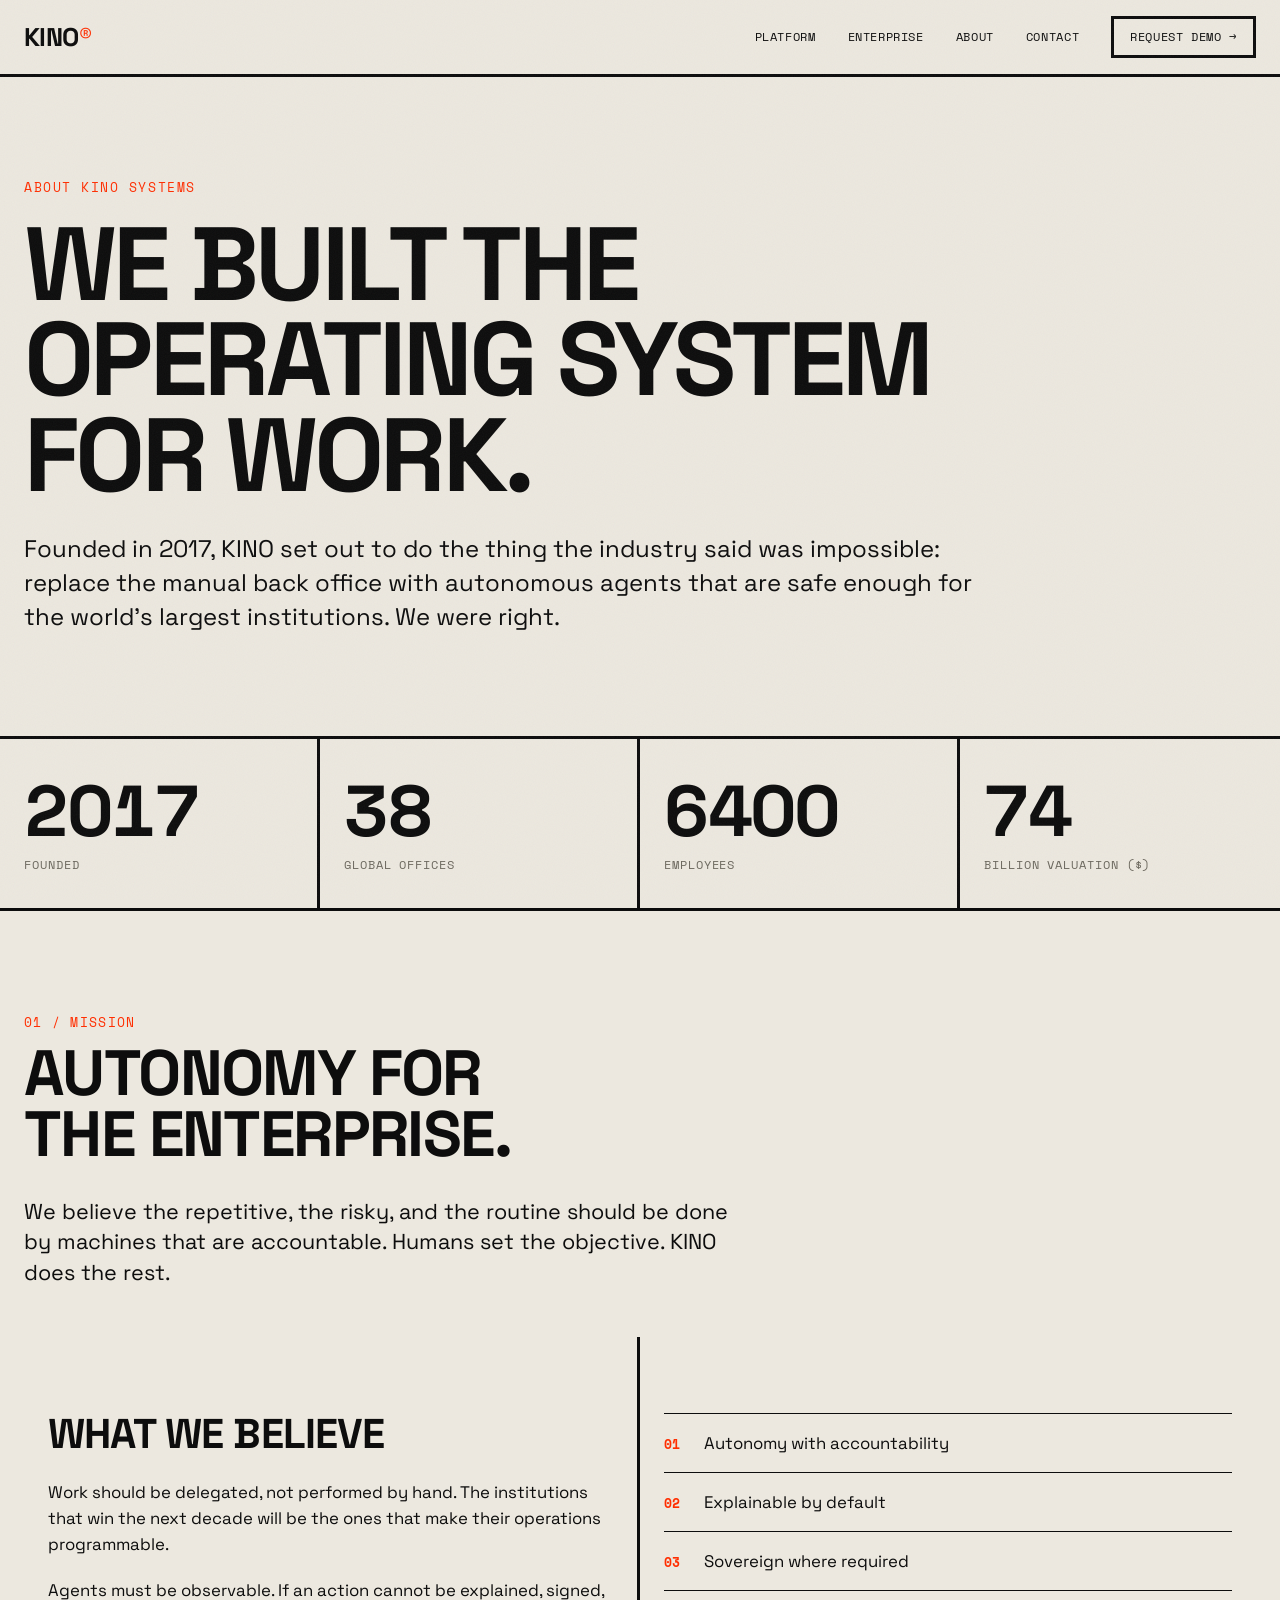
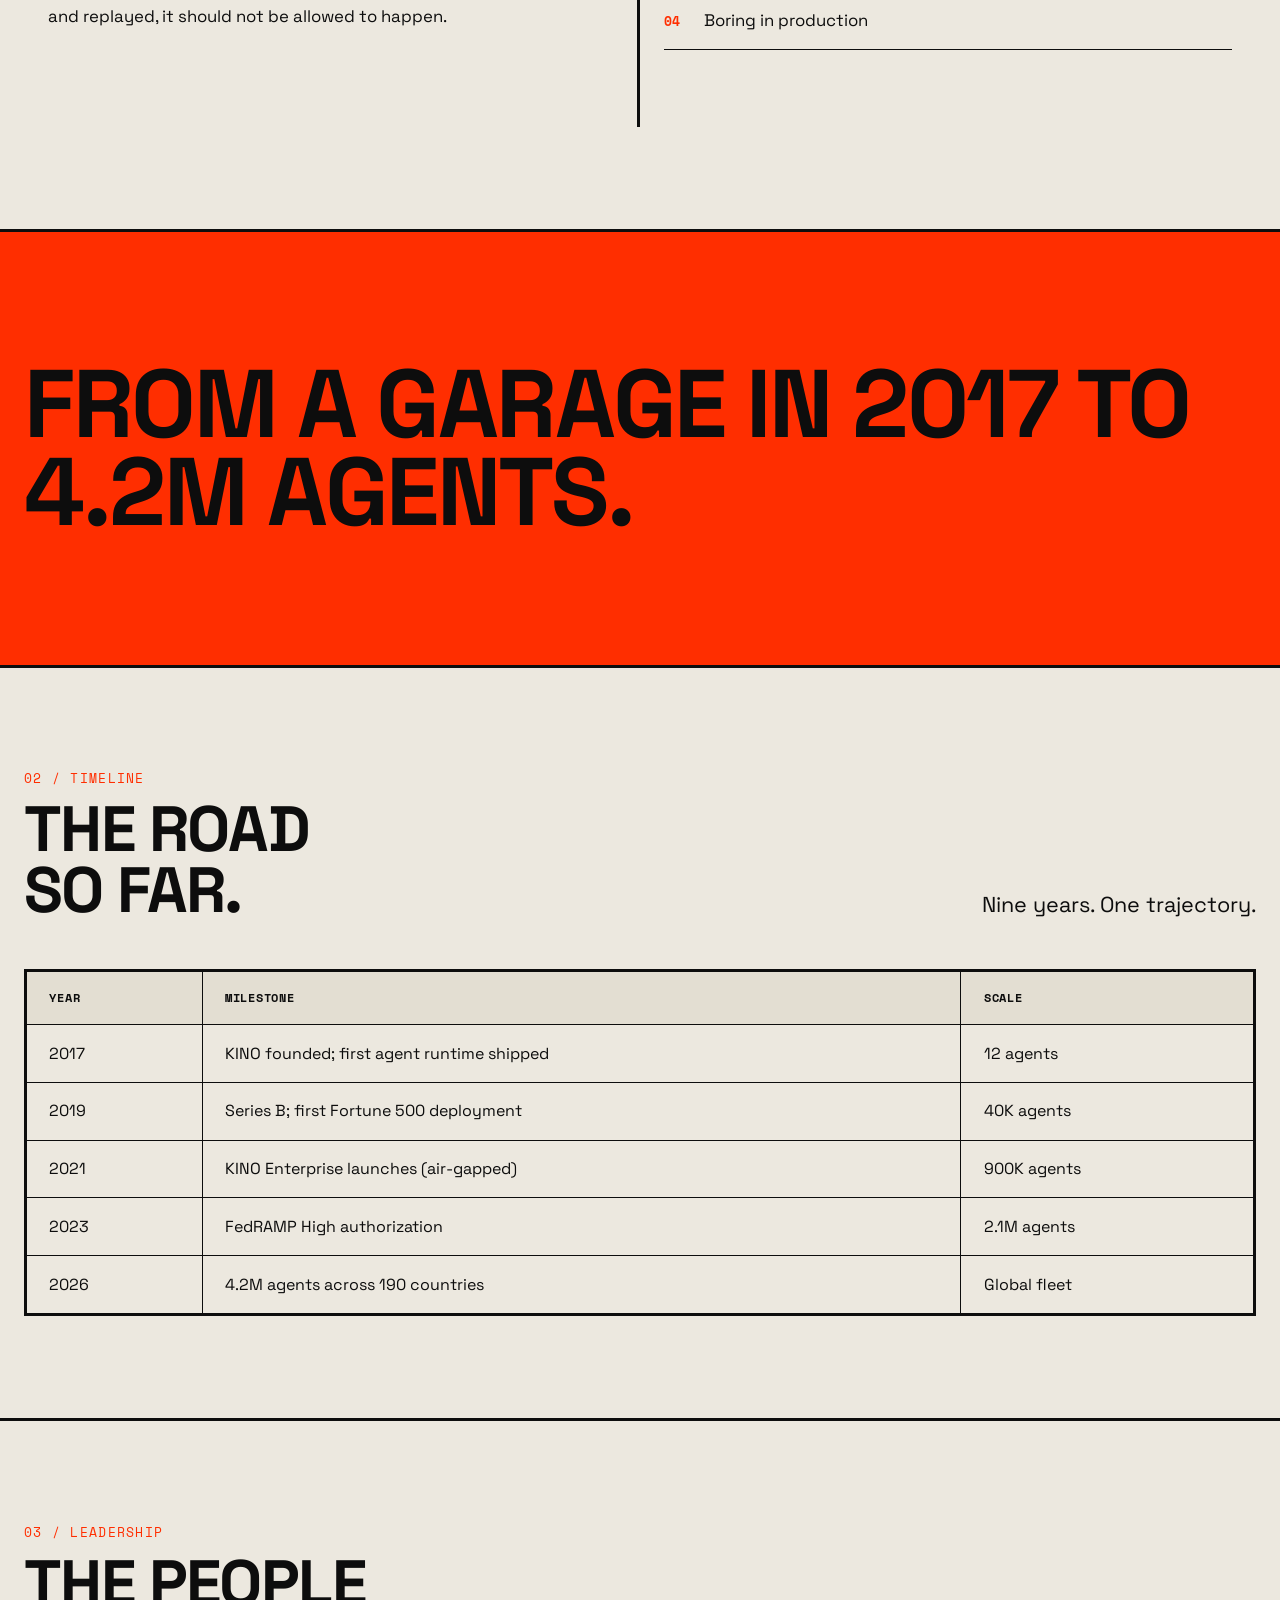
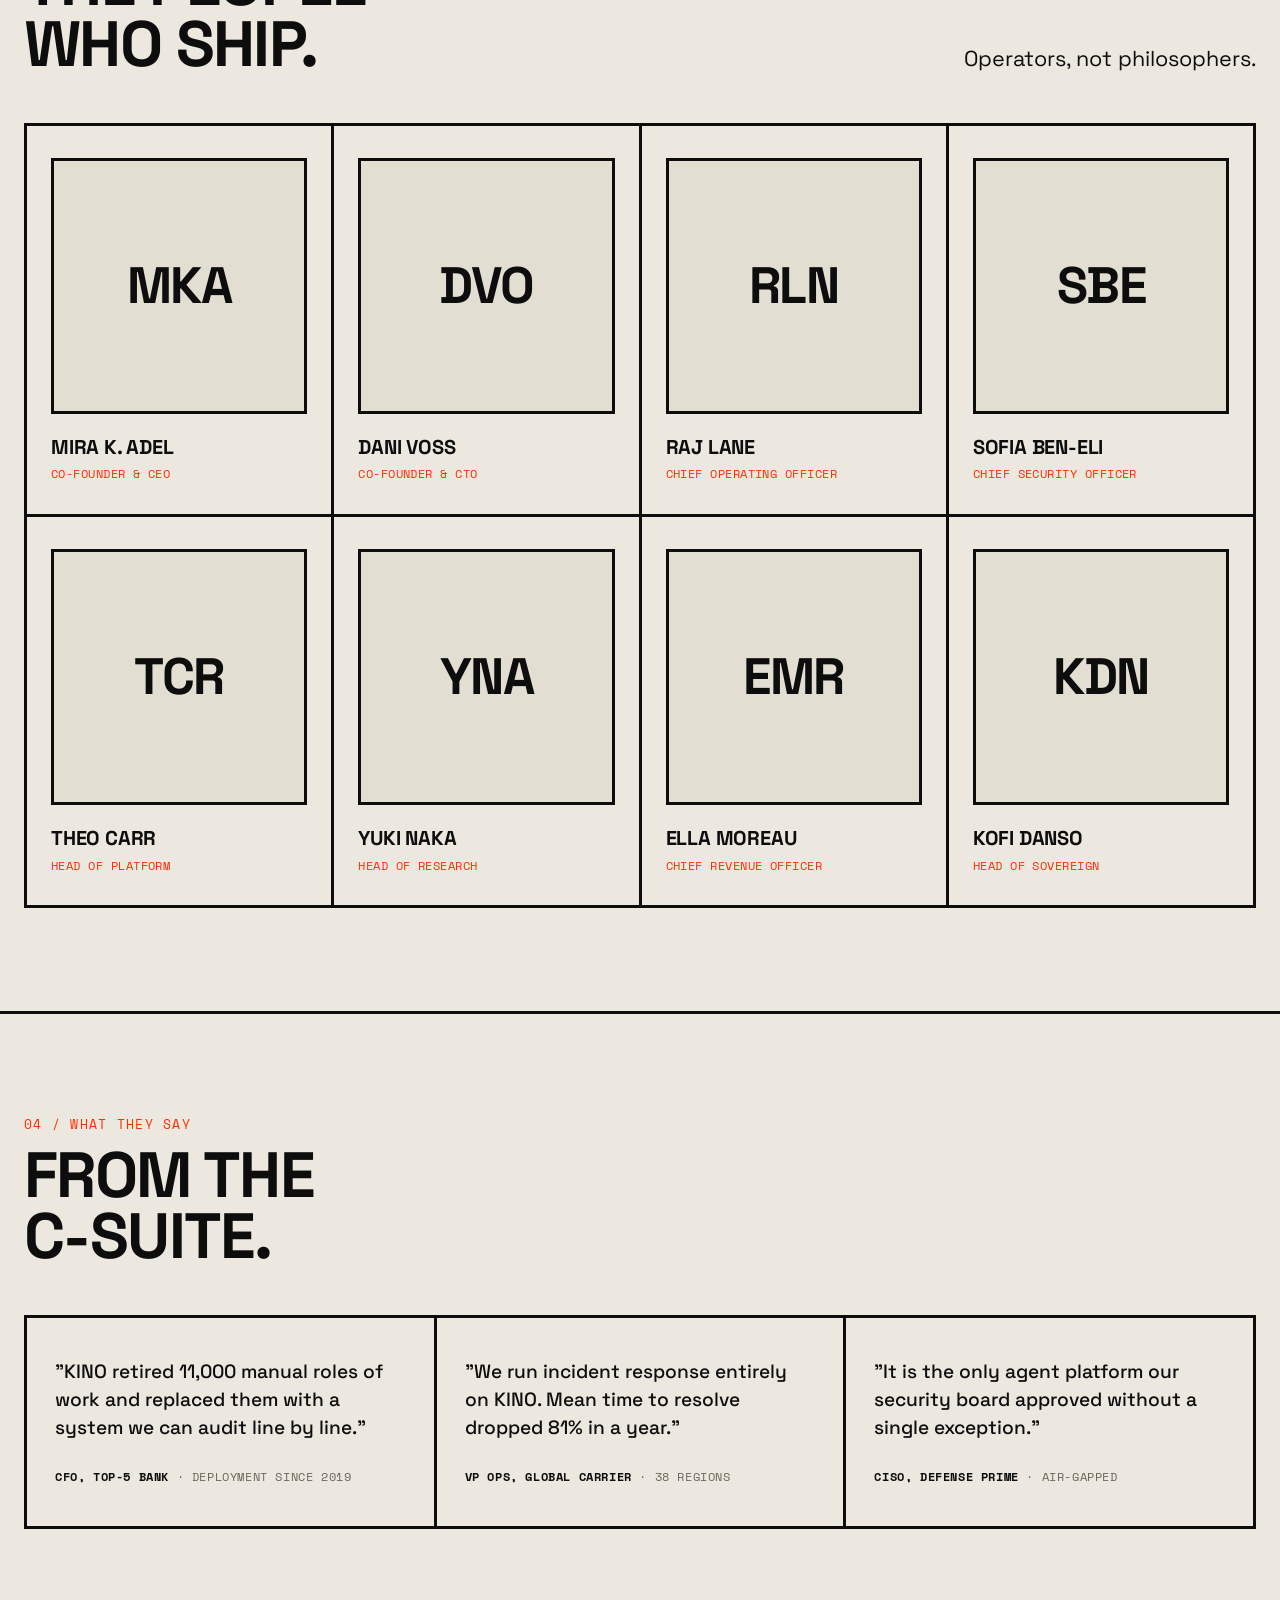
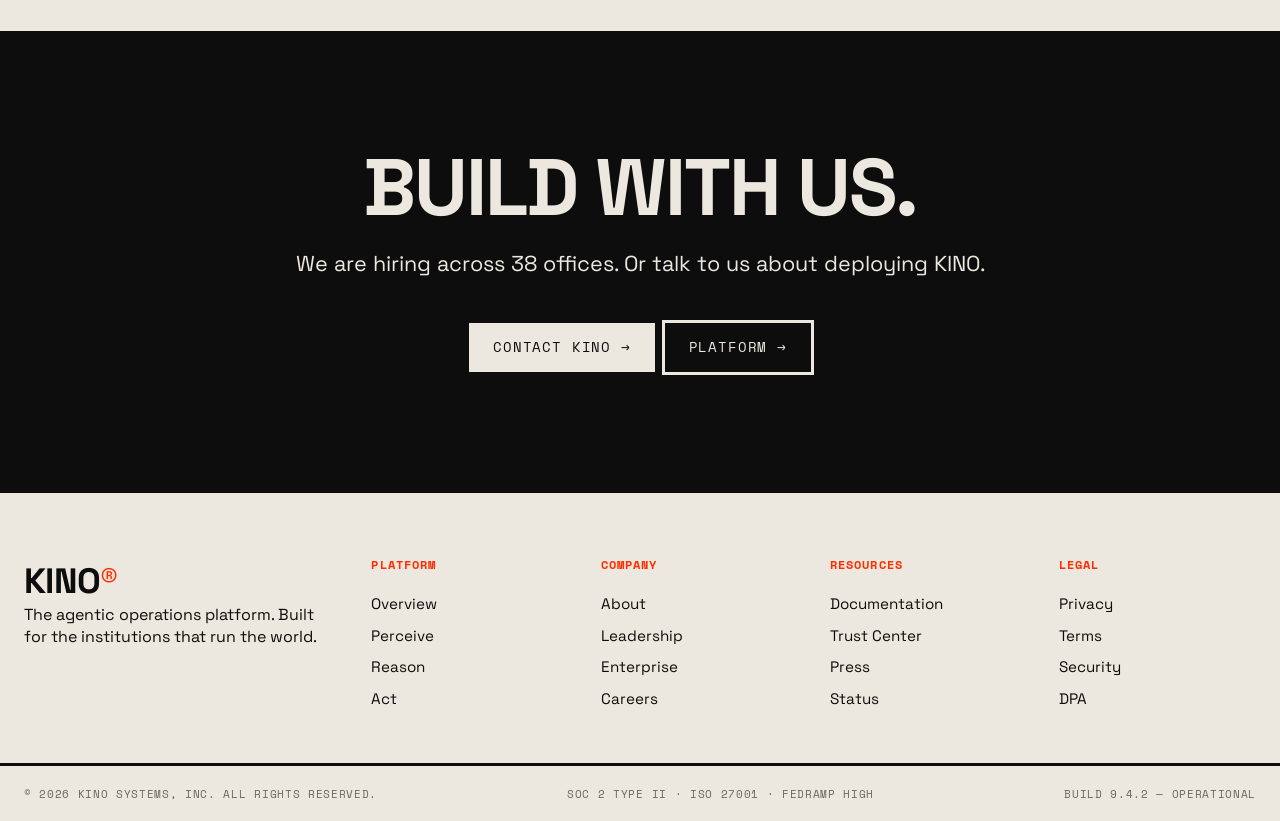
==== about.html @ b5359066 "Add About page" ====
<!DOCTYPE html>
<html lang="en">
<head>
  <meta charset="UTF-8" />
  <meta name="viewport" content="width=device-width, initial-scale=1.0" />
  <title>About KINO — The Company</title>
  <meta name="description" content="KINO Systems, Inc. — the company behind the agentic operations platform. Mission, history, leadership, and the numbers." />
  <link rel="preconnect" href="https://fonts.googleapis.com" />
  <link rel="preconnect" href="https://fonts.gstatic.com" crossorigin />
  <link href="https://fonts.googleapis.com/css2?family=Space+Grotesk:wght@400;500;700&family=Space+Mono:wght@400;700&display=swap" rel="stylesheet" />
  <link rel="stylesheet" href="styles.css" />
</head>
<body>
  <div class="grain" aria-hidden="true"></div>

  <header class="nav">
    <a href="index.html" class="nav__logo">KINO<span>®</span></a>
    <nav class="nav__links" id="navlinks">
      <a href="platform.html">PLATFORM</a>
      <a href="enterprise.html">ENTERPRISE</a>
      <a href="about.html">ABOUT</a>
      <a href="contact.html">CONTACT</a>
      <a href="contact.html" class="nav__cta">REQUEST DEMO →</a>
    </nav>
    <button class="nav__toggle" id="navtoggle" aria-label="Menu">MENU</button>
  </header>

  <main>
    <section class="page-hero">
      <div class="wrap">
        <div class="page-hero__eyebrow">ABOUT KINO SYSTEMS</div>
        <h1 class="page-hero__title">WE BUILT THE<br />OPERATING SYSTEM<br />FOR WORK.</h1>
        <p class="page-hero__lead">
          Founded in 2017, KINO set out to do the thing the industry said was
          impossible: replace the manual back office with autonomous agents that
          are safe enough for the world's largest institutions. We were right.
        </p>
      </div>
    </section>

    <section class="stats">
      <div class="stat"><div class="stat__num" data-count="2017">0</div><div class="stat__label">FOUNDED</div></div>
      <div class="stat"><div class="stat__num" data-count="38">0</div><div class="stat__label">GLOBAL OFFICES</div></div>
      <div class="stat"><div class="stat__num" data-count="6400">0</div><div class="stat__label">EMPLOYEES</div></div>
      <div class="stat"><div class="stat__num" data-count="74">0</div><div class="stat__label">BILLION VALUATION ($)</div></div>
    </section>

    <section class="section">
      <div class="wrap">
        <div class="section__head">
          <div>
            <div class="section__kicker">01 / MISSION</div>
            <h2 class="section__title">AUTONOMY FOR<br />THE ENTERPRISE.</h2>
          </div>
          <p class="section__lead">
            We believe the repetitive, the risky, and the routine should be done by
            machines that are accountable. Humans set the objective. KINO does the rest.
          </p>
        </div>
        <div class="split" style="border-bottom:none;">
          <div>
            <div class="split__title">WHAT WE BELIEVE</div>
            <div class="split__body">
              <p>Work should be delegated, not performed by hand. The institutions that win the next decade will be the ones that make their operations programmable.</p>
              <p>Agents must be observable. If an action cannot be explained, signed, and replayed, it should not be allowed to happen.</p>
            </div>
          </div>
          <div>
            <ul class="faclist">
              <li><b>01</b> Autonomy with accountability</li>
              <li><b>02</b> Explainable by default</li>
              <li><b>03</b> Sovereign where required</li>
              <li><b>04</b> Boring in production</li>
            </ul>
          </div>
        </div>
      </div>
    </section>

    <section class="statement">
      <div class="wrap"><p class="statement__text">FROM A GARAGE IN 2017 TO 4.2M AGENTS.</p></div>
    </section>

    <section class="section">
      <div class="wrap">
        <div class="section__head">
          <div>
            <div class="section__kicker">02 / TIMELINE</div>
            <h2 class="section__title">THE ROAD<br />SO FAR.</h2>
          </div>
          <p class="section__lead">Nine years. One trajectory.</p>
        </div>
        <div class="table-wrap">
          <table class="table">
            <thead><tr><th>YEAR</th><th>MILESTONE</th><th>SCALE</th></tr></thead>
            <tbody>
              <tr><td>2017</td><td>KINO founded; first agent runtime shipped</td><td>12 agents</td></tr>
              <tr><td>2019</td><td>Series B; first Fortune 500 deployment</td><td>40K agents</td></tr>
              <tr><td>2021</td><td>KINO Enterprise launches (air-gapped)</td><td>900K agents</td></tr>
              <tr><td>2023</td><td>FedRAMP High authorization</td><td>2.1M agents</td></tr>
              <tr><td>2026</td><td>4.2M agents across 190 countries</td><td>Global fleet</td></tr>
            </tbody>
          </table>
        </div>
      </div>
    </section>

    <section class="section">
      <div class="wrap">
        <div class="section__head">
          <div>
            <div class="section__kicker">03 / LEADERSHIP</div>
            <h2 class="section__title">THE PEOPLE<br />WHO SHIP.</h2>
          </div>
          <p class="section__lead">Operators, not philosophers.</p>
        </div>
        <div class="leaders">
          <article class="leader"><div class="leader__avatar">MKA</div><div class="leader__name">MIRA K. ADEL</div><div class="leader__role">CO-FOUNDER &amp; CEO</div></article>
          <article class="leader"><div class="leader__avatar">DVO</div><div class="leader__name">DANI VOSS</div><div class="leader__role">CO-FOUNDER &amp; CTO</div></article>
          <article class="leader"><div class="leader__avatar">RLN</div><div class="leader__name">RAJ LANE</div><div class="leader__role">CHIEF OPERATING OFFICER</div></article>
          <article class="leader"><div class="leader__avatar">SBE</div><div class="leader__name">SOFIA BEN-ELI</div><div class="leader__role">CHIEF SECURITY OFFICER</div></article>
          <article class="leader"><div class="leader__avatar">TCR</div><div class="leader__name">THEO CARR</div><div class="leader__role">HEAD OF PLATFORM</div></article>
          <article class="leader"><div class="leader__avatar">YNA</div><div class="leader__name">YUKI NAKA</div><div class="leader__role">HEAD OF RESEARCH</div></article>
          <article class="leader"><div class="leader__avatar">EMR</div><div class="leader__name">ELLA MOREAU</div><div class="leader__role">CHIEF REVENUE OFFICER</div></article>
          <article class="leader"><div class="leader__avatar">KDN</div><div class="leader__name">KOFI DANSO</div><div class="leader__role">HEAD OF SOVEREIGN</div></article>
        </div>
      </div>
    </section>

    <section class="section">
      <div class="wrap">
        <div class="section__head">
          <div>
            <div class="section__kicker">04 / WHAT THEY SAY</div>
            <h2 class="section__title">FROM THE<br />C-SUITE.</h2>
          </div>
        </div>
        <div class="quotes">
          <article class="quote"><p class="quote__text">"KINO retired 11,000 manual roles of work and replaced them with a system we can audit line by line."</p><div class="quote__by"><b>CFO, TOP-5 BANK</b> · DEPLOYMENT SINCE 2019</div></article>
          <article class="quote"><p class="quote__text">"We run incident response entirely on KINO. Mean time to resolve dropped 81% in a year."</p><div class="quote__by"><b>VP OPS, GLOBAL CARRIER</b> · 38 REGIONS</div></article>
          <article class="quote"><p class="quote__text">"It is the only agent platform our security board approved without a single exception."</p><div class="quote__by"><b>CISO, DEFENSE PRIME</b> · AIR-GAPPED</div></article>
        </div>
      </div>
    </section>

    <section class="cta">
      <div class="wrap">
        <h2 class="cta__title">BUILD WITH US.</h2>
        <p class="cta__text">We are hiring across 38 offices. Or talk to us about deploying KINO.</p>
        <a href="contact.html" class="btn btn--solid">CONTACT KINO →</a>
        <a href="platform.html" class="btn btn--ghost">PLATFORM →</a>
      </div>
    </section>
  </main>

  <footer class="footer">
    <div class="footer__top">
      <div>
        <div class="footer__brand">KINO<span>®</span></div>
        <p>The agentic operations platform. Built for the institutions that run the world.</p>
      </div>
      <div class="footer__col">
        <h4>PLATFORM</h4>
        <a href="platform.html">Overview</a><a href="platform.html">Perceive</a><a href="platform.html">Reason</a><a href="platform.html">Act</a>
      </div>
      <div class="footer__col">
        <h4>COMPANY</h4>
        <a href="about.html">About</a><a href="about.html">Leadership</a><a href="enterprise.html">Enterprise</a><a href="contact.html">Careers</a>
      </div>
      <div class="footer__col">
        <h4>RESOURCES</h4>
        <a href="platform.html">Documentation</a><a href="platform.html">Trust Center</a><a href="about.html">Press</a><a href="contact.html">Status</a>
      </div>
      <div class="footer__col">
        <h4>LEGAL</h4>
        <a href="about.html">Privacy</a><a href="about.html">Terms</a><a href="about.html">Security</a><a href="about.html">DPA</a>
      </div>
    </div>
    <div class="footer__bottom">
      <div>© 2026 KINO SYSTEMS, INC. ALL RIGHTS RESERVED.</div>
      <div>SOC 2 TYPE II · ISO 27001 · FEDRAMP HIGH</div>
      <div>BUILD 9.4.2 — OPERATIONAL</div>
    </div>
  </footer>

  <script src="script.js"></script>
</body>
</html>
---- styles.css ----
/* ============================================================
   KINO — brutalist / corporate / minimal
   Honest structure. Hard edges. One accent. No theater.
   ============================================================ */

:root {
  --ink: #0d0d0d;
  --paper: #ece8df;
  --paper-2: #e3ded2;
  --accent: #ff2e00;
  --muted: #6b675d;
  --line: 3px solid var(--ink);
  --line-soft: 1px solid var(--ink);
  --mono: "Space Mono", ui-monospace, "SFMono-Regular", Menlo, monospace;
  --sans: "Space Grotesk", ui-sans-serif, system-ui, "Helvetica Neue", sans-serif;
  --maxw: 1320px;
}

* { margin: 0; padding: 0; box-sizing: border-box; }

html { scroll-behavior: smooth; }

body {
  background: var(--paper);
  color: var(--ink);
  font-family: var(--sans);
  font-weight: 400;
  line-height: 1.35;
  -webkit-font-smoothing: antialiased;
  text-rendering: optimizeLegibility;
  overflow-x: hidden;
}

::selection { background: var(--accent); color: var(--paper); }

/* subtle film grain for texture */
.grain {
  position: fixed;
  inset: 0;
  pointer-events: none;
  z-index: 9999;
  opacity: 0.045;
  background-image: url("data:image/svg+xml,%3Csvg xmlns='http://www.w3.org/2000/svg' width='120' height='120'%3E%3Cfilter id='n'%3E%3CfeTurbulence type='fractalNoise' baseFrequency='0.9' numOctaves='2'/%3E%3C/filter%3E%3Crect width='100%25' height='100%25' filter='url(%23n)'/%3E%3C/svg%3E");
}

.wrap { max-width: var(--maxw); margin: 0 auto; }

/* ---------- NAV ---------- */
.nav {
  position: sticky;
  top: 0;
  z-index: 100;
  display: flex;
  align-items: center;
  justify-content: space-between;
  gap: 1rem;
  padding: 1rem 1.5rem;
  background: var(--paper);
  border-bottom: var(--line);
}
.nav__logo {
  font-family: var(--sans);
  font-weight: 700;
  font-size: 1.6rem;
  letter-spacing: -0.02em;
  text-transform: uppercase;
  text-decoration: none;
  color: var(--ink);
}
.nav__logo span { color: var(--accent); }
.nav__links {
  display: flex;
  align-items: center;
  gap: 2rem;
  font-family: var(--mono);
  font-size: 0.78rem;
  text-transform: uppercase;
  letter-spacing: 0.05em;
}
.nav__links a { text-decoration: none; color: var(--ink); }
.nav__links a:hover { color: var(--accent); }
.nav__cta { border: var(--line); padding: 0.6rem 1rem; }
.nav__cta:hover { background: var(--ink); color: var(--paper) !important; }
.nav__toggle {
  display: none;
  background: none;
  border: var(--line);
  font-family: var(--mono);
  font-size: 0.78rem;
  padding: 0.55rem 0.85rem;
  text-transform: uppercase;
  letter-spacing: 0.05em;
  cursor: pointer;
  color: var(--ink);
}

/* ---------- BUTTONS ---------- */
.btn {
  display: inline-block;
  font-family: var(--mono);
  font-size: 0.85rem;
  text-transform: uppercase;
  letter-spacing: 0.06em;
  text-decoration: none;
  padding: 0.95rem 1.5rem;
  border: var(--line);
  transition: transform 0.08s linear, background 0.12s linear, color 0.12s linear;
  cursor: pointer;
}
.btn--solid { background: var(--ink); color: var(--paper); }
.btn--solid:hover { background: var(--accent); color: var(--ink); border-color: var(--ink); }
.btn--ghost { background: transparent; color: var(--ink); }
.btn--ghost:hover { background: var(--ink); color: var(--paper); }
.btn:active { transform: translate(2px, 2px); }

/* ---------- HERO (HOME) ---------- */
.hero { padding: clamp(4rem, 11vw, 10rem) 1.5rem; border-bottom: var(--line); }
.hero__eyebrow {
  font-family: var(--mono);
  font-size: 0.8rem;
  text-transform: uppercase;
  letter-spacing: 0.12em;
  color: var(--accent);
  margin-bottom: 1.75rem;
}
.hero__title {
  font-size: clamp(2.9rem, 9vw, 8rem);
  line-height: 0.92;
  font-weight: 700;
  letter-spacing: -0.035em;
  text-transform: uppercase;
  max-width: 18ch;
}
.hero__title em { font-style: normal; color: var(--accent); }
.hero__lead {
  max-width: 62ch;
  margin-top: 2.25rem;
  font-size: clamp(1.1rem, 2.2vw, 1.6rem);
  line-height: 1.4;
}
.hero__actions { display: flex; flex-wrap: wrap; gap: 1rem; margin-top: 2.75rem; }

/* ---------- STATS BAND ---------- */
.stats { display: grid; grid-template-columns: repeat(4, 1fr); border-bottom: var(--line); }
.stat { padding: 2.25rem 1.5rem; border-right: var(--line); }
.stat:last-child { border-right: none; }
.stat__num {
  font-size: clamp(2.5rem, 6.5vw, 4.5rem);
  font-weight: 700;
  line-height: 1;
  font-variant-numeric: tabular-nums;
  letter-spacing: -0.02em;
}
.stat__label {
  font-family: var(--mono);
  font-size: 0.72rem;
  text-transform: uppercase;
  letter-spacing: 0.08em;
  margin-top: 0.6rem;
  color: var(--muted);
}

/* ---------- LOGO STRIP ---------- */
.logos { background: var(--ink); color: var(--paper); border-bottom: var(--line); padding: 2.5rem 1.5rem; }
.logos__head {
  font-family: var(--mono);
  font-size: 0.72rem;
  text-transform: uppercase;
  letter-spacing: 0.12em;
  color: var(--paper);
  opacity: 0.7;
  margin-bottom: 1.5rem;
}
.logos__row { display: flex; flex-wrap: wrap; gap: 0; }
.logo {
  font-family: var(--mono);
  text-transform: uppercase;
  letter-spacing: 0.1em;
  padding: 0.85rem 1.4rem;
  border: 1px solid rgba(236,232,223,0.35);
  font-size: 0.82rem;
  margin: -0.5px;
}

/* ---------- SECTION ---------- */
.section { padding: clamp(3.5rem, 8vw, 7.5rem) 1.5rem; border-bottom: var(--line); }
.section__head {
  display: flex;
  flex-wrap: wrap;
  justify-content: space-between;
  align-items: flex-end;
  gap: 2rem;
  margin-bottom: 3rem;
}
.section__kicker {
  font-family: var(--mono);
  font-size: 0.8rem;
  text-transform: uppercase;
  letter-spacing: 0.1em;
  color: var(--accent);
  margin-bottom: 0.75rem;
}
.section__title {
  font-size: clamp(2rem, 5.5vw, 4rem);
  font-weight: 700;
  letter-spacing: -0.025em;
  text-transform: uppercase;
  line-height: 0.95;
}
.section__lead { max-width: 52ch; font-size: clamp(1.05rem, 2vw, 1.35rem); line-height: 1.42; }

/* ---------- CARD GRID ---------- */
.grid-3 { display: grid; grid-template-columns: repeat(3, 1fr); border-top: var(--line); border-left: var(--line); }
.card {
  border-right: var(--line);
  border-bottom: var(--line);
  padding: 2.25rem 1.75rem;
  min-height: 300px;
  display: flex;
  flex-direction: column;
  transition: background 0.1s linear, color 0.1s linear;
}
.card:hover { background: var(--ink); color: var(--paper); }
.card__id { font-family: var(--mono); font-size: 0.8rem; color: var(--accent); }
.card__title { font-size: 1.65rem; font-weight: 700; margin: 1rem 0; text-transform: uppercase; letter-spacing: -0.01em; }
.card__body { font-size: 1rem; line-height: 1.5; }
.card__more {
  margin-top: auto;
  padding-top: 1.5rem;
  font-family: var(--mono);
  font-size: 0.78rem;
  text-transform: uppercase;
  letter-spacing: 0.08em;
}

/* ---------- STATEMENT ---------- */
.statement { padding: clamp(4rem, 10vw, 9rem) 1.5rem; border-bottom: var(--line); background: var(--accent); color: var(--ink); }
.statement__text {
  max-width: 22ch;
  font-size: clamp(2rem, 7.5vw, 6rem);
  font-weight: 700;
  line-height: 0.92;
  text-transform: uppercase;
  letter-spacing: -0.025em;
}

/* ---------- PAGE HERO (SUB PAGES) ---------- */
.page-hero { padding: clamp(3rem, 8vw, 6.5rem) 1.5rem; border-bottom: var(--line); }
.page-hero__eyebrow { font-family: var(--mono); font-size: 0.8rem; text-transform: uppercase; letter-spacing: 0.12em; color: var(--accent); margin-bottom: 1.25rem; }
.page-hero__title { font-size: clamp(2.5rem, 9vw, 6.5rem); font-weight: 700; text-transform: uppercase; letter-spacing: -0.035em; line-height: 0.92; }
.page-hero__lead { max-width: 64ch; margin-top: 1.75rem; font-size: clamp(1.1rem, 2.2vw, 1.5rem); line-height: 1.42; }

/* ---------- SPLIT ---------- */
.split { display: grid; grid-template-columns: 1fr 1fr; border-bottom: var(--line); }
.split > div { padding: clamp(2.5rem, 6vw, 5rem) 1.5rem; }
.split > div:first-child { border-right: var(--line); }
.split__title { font-size: clamp(1.6rem, 4vw, 2.6rem); font-weight: 700; text-transform: uppercase; letter-spacing: -0.02em; line-height: 1; margin-bottom: 1.5rem; }
.split__body { font-size: 1.05rem; line-height: 1.55; }
.split__body p + p { margin-top: 1.25rem; }
.faclist { list-style: none; }
.faclist li {
  display: flex;
  gap: 1rem;
  padding: 1.1rem 0;
  border-bottom: var(--line-soft);
  font-size: 1.05rem;
  align-items: baseline;
}
.faclist li:first-child { border-top: var(--line-soft); }
.faclist b { font-family: var(--mono); font-size: 0.8rem; color: var(--accent); min-width: 3ch; }

/* ---------- TABLE ---------- */
.table-wrap { border: var(--line); }
.table { width: 100%; border-collapse: collapse; }
.table th, .table td { text-align: left; padding: 1.1rem 1.4rem; border-bottom: var(--line-soft); border-right: var(--line-soft); font-size: 1rem; vertical-align: top; }
.table th { font-family: var(--mono); text-transform: uppercase; letter-spacing: 0.06em; font-size: 0.78rem; background: var(--paper-2); }
.table tr:last-child td { border-bottom: none; }
.table td:last-child, .table th:last-child { border-right: none; }

/* ---------- LEADERSHIP ---------- */
.leaders { display: grid; grid-template-columns: repeat(4, 1fr); border-top: var(--line); border-left: var(--line); }
.leader { border-right: var(--line); border-bottom: var(--line); padding: 2rem 1.5rem; }
.leader__avatar {
  width: 100%;
  aspect-ratio: 1;
  background: var(--paper-2);
  border: var(--line);
  margin-bottom: 1.25rem;
  display: flex;
  align-items: center;
  justify-content: center;
  font-family: var(--sans);
  font-weight: 700;
  font-size: 3.2rem;
  letter-spacing: -0.03em;
}
.leader__name { font-weight: 700; font-size: 1.25rem; text-transform: uppercase; letter-spacing: -0.01em; }
.leader__role { font-family: var(--mono); font-size: 0.72rem; text-transform: uppercase; color: var(--accent); margin-top: 0.35rem; letter-spacing: 0.04em; }

/* ---------- QUOTE ---------- */
.quotes { display: grid; grid-template-columns: repeat(3, 1fr); border-top: var(--line); border-left: var(--line); }
.quote { border-right: var(--line); border-bottom: var(--line); padding: 2.5rem 1.75rem; display: flex; flex-direction: column; }
.quote__text { font-size: 1.2rem; line-height: 1.45; font-weight: 500; }
.quote__by { margin-top: auto; padding-top: 1.75rem; font-family: var(--mono); font-size: 0.75rem; text-transform: uppercase; letter-spacing: 0.05em; color: var(--muted); }
.quote__by b { color: var(--ink); }

/* ---------- CTA BAND ---------- */
.cta { padding: clamp(4rem, 9vw, 8rem) 1.5rem; border-bottom: var(--line); text-align: center; background: var(--ink); color: var(--paper); }
.cta__title { font-size: clamp(2rem, 6.5vw, 5rem); font-weight: 700; text-transform: uppercase; line-height: 0.95; letter-spacing: -0.025em; }
.cta__text { max-width: 52ch; margin: 1.5rem auto 2.5rem; font-size: clamp(1.05rem, 2vw, 1.35rem); line-height: 1.42; }
.cta .btn--solid { background: var(--paper); color: var(--ink); }
.cta .btn--solid:hover { background: var(--accent); color: var(--ink); }
.cta .btn--ghost { color: var(--paper); border-color: var(--paper); }
.cta .btn--ghost:hover { background: var(--paper); color: var(--ink); }

/* ---------- CONTACT FORM ---------- */
.form { display: grid; grid-template-columns: 1fr 1fr; border-top: var(--line); border-left: var(--line); max-width: 960px; }
.field { border-right: var(--line); border-bottom: var(--line); padding: 1.4rem 1.75rem; display: flex; flex-direction: column; gap: 0.6rem; }
.field--full { grid-column: 1 / -1; }
.field label { font-family: var(--mono); font-size: 0.72rem; text-transform: uppercase; letter-spacing: 0.08em; }
.field input, .field textarea, .field select {
  font-family: var(--sans);
  font-size: 1.05rem;
  padding: 0.6rem 0;
  border: none;
  border-bottom: var(--line);
  background: transparent;
  color: var(--ink);
}
.field textarea { resize: vertical; min-height: 90px; }
.field input:focus, .field textarea:focus, .field select:focus { outline: none; border-bottom-color: var(--accent); }
.form__submit { grid-column: 1 / -1; border-right: var(--line); border-bottom: var(--line); padding: 1.5rem 1.75rem; display: flex; justify-content: flex-end; gap: 1rem; flex-wrap: wrap; }
.contact-cols { display: grid; grid-template-columns: repeat(3, 1fr); border-top: var(--line); border-left: var(--line); }
.ccard { border-right: var(--line); border-bottom: var(--line); padding: 2rem 1.5rem; }
.ccard h4 { font-family: var(--mono); font-size: 0.8rem; text-transform: uppercase; letter-spacing: 0.08em; color: var(--accent); margin-bottom: 0.9rem; }
.ccard p { font-size: 1.05rem; line-height: 1.5; }

/* ---------- FOOTER ---------- */
.footer { background: var(--paper); }
.footer__top {
  max-width: var(--maxw);
  margin: 0 auto;
  display: grid;
  grid-template-columns: 1.6fr 1fr 1fr 1fr 1fr;
  gap: 2rem;
  padding: 4rem 1.5rem 3rem;
  border-bottom: var(--line);
}
.footer__brand { font-family: var(--sans); font-weight: 700; font-size: 2.2rem; text-transform: uppercase; letter-spacing: -0.02em; }
.footer__brand span { color: var(--accent); }
.footer__brand p { font-family: var(--mono); font-size: 0.78rem; text-transform: uppercase; color: var(--muted); margin-top: 0.9rem; max-width: 26ch; letter-spacing: 0.04em; line-height: 1.5; }
.footer__col h4 { font-family: var(--mono); font-size: 0.72rem; text-transform: uppercase; letter-spacing: 0.1em; color: var(--accent); margin-bottom: 1rem; }
.footer__col a { display: block; text-decoration: none; color: var(--ink); font-size: 0.95rem; padding: 0.35rem 0; }
.footer__col a:hover { color: var(--accent); }
.footer__bottom {
  max-width: var(--maxw);
  margin: 0 auto;
  display: flex;
  justify-content: space-between;
  gap: 1rem;
  flex-wrap: wrap;
  padding: 1.25rem 1.5rem;
  font-family: var(--mono);
  font-size: 0.7rem;
  text-transform: uppercase;
  letter-spacing: 0.06em;
  color: var(--muted);
}

/* ---------- RESPONSIVE ---------- */
@media (max-width: 900px) {
  .grid-3, .quotes { grid-template-columns: 1fr 1fr; }
  .leaders { grid-template-columns: 1fr 1fr; }
  .footer__top { grid-template-columns: 1fr 1fr; }
}
@media (max-width: 800px) {
  .stats { grid-template-columns: repeat(2, 1fr); }
  .stat:nth-child(2n) { border-right: none; }
  .stat:nth-child(-n+2) { border-bottom: var(--line); }
  .split { grid-template-columns: 1fr; }
  .split > div:first-child { border-right: none; border-bottom: var(--line); }
  .contact-cols { grid-template-columns: 1fr; }
}
@media (max-width: 760px) {
  .nav__toggle { display: inline-block; }
  .nav__links {
    display: none;
    position: absolute;
    top: 100%;
    left: 0;
    right: 0;
    background: var(--paper);
    border-bottom: var(--line);
    flex-direction: column;
    align-items: stretch;
    gap: 0;
  }
  .nav__links.is-open { display: flex; }
  .nav__links a { padding: 1rem 1.5rem; border-top: var(--line-soft); }
  .nav__links a.nav__cta { border: none; border-top: var(--line-soft); text-align: center; }
}
@media (max-width: 600px) {
  .grid-3, .quotes, .leaders, .footer__top { grid-template-columns: 1fr; }
  .form { grid-template-columns: 1fr; }
}

/* ---------- MOTION REDUCE ---------- */
@media (prefers-reduced-motion: reduce) {
  html { scroll-behavior: auto; }
}
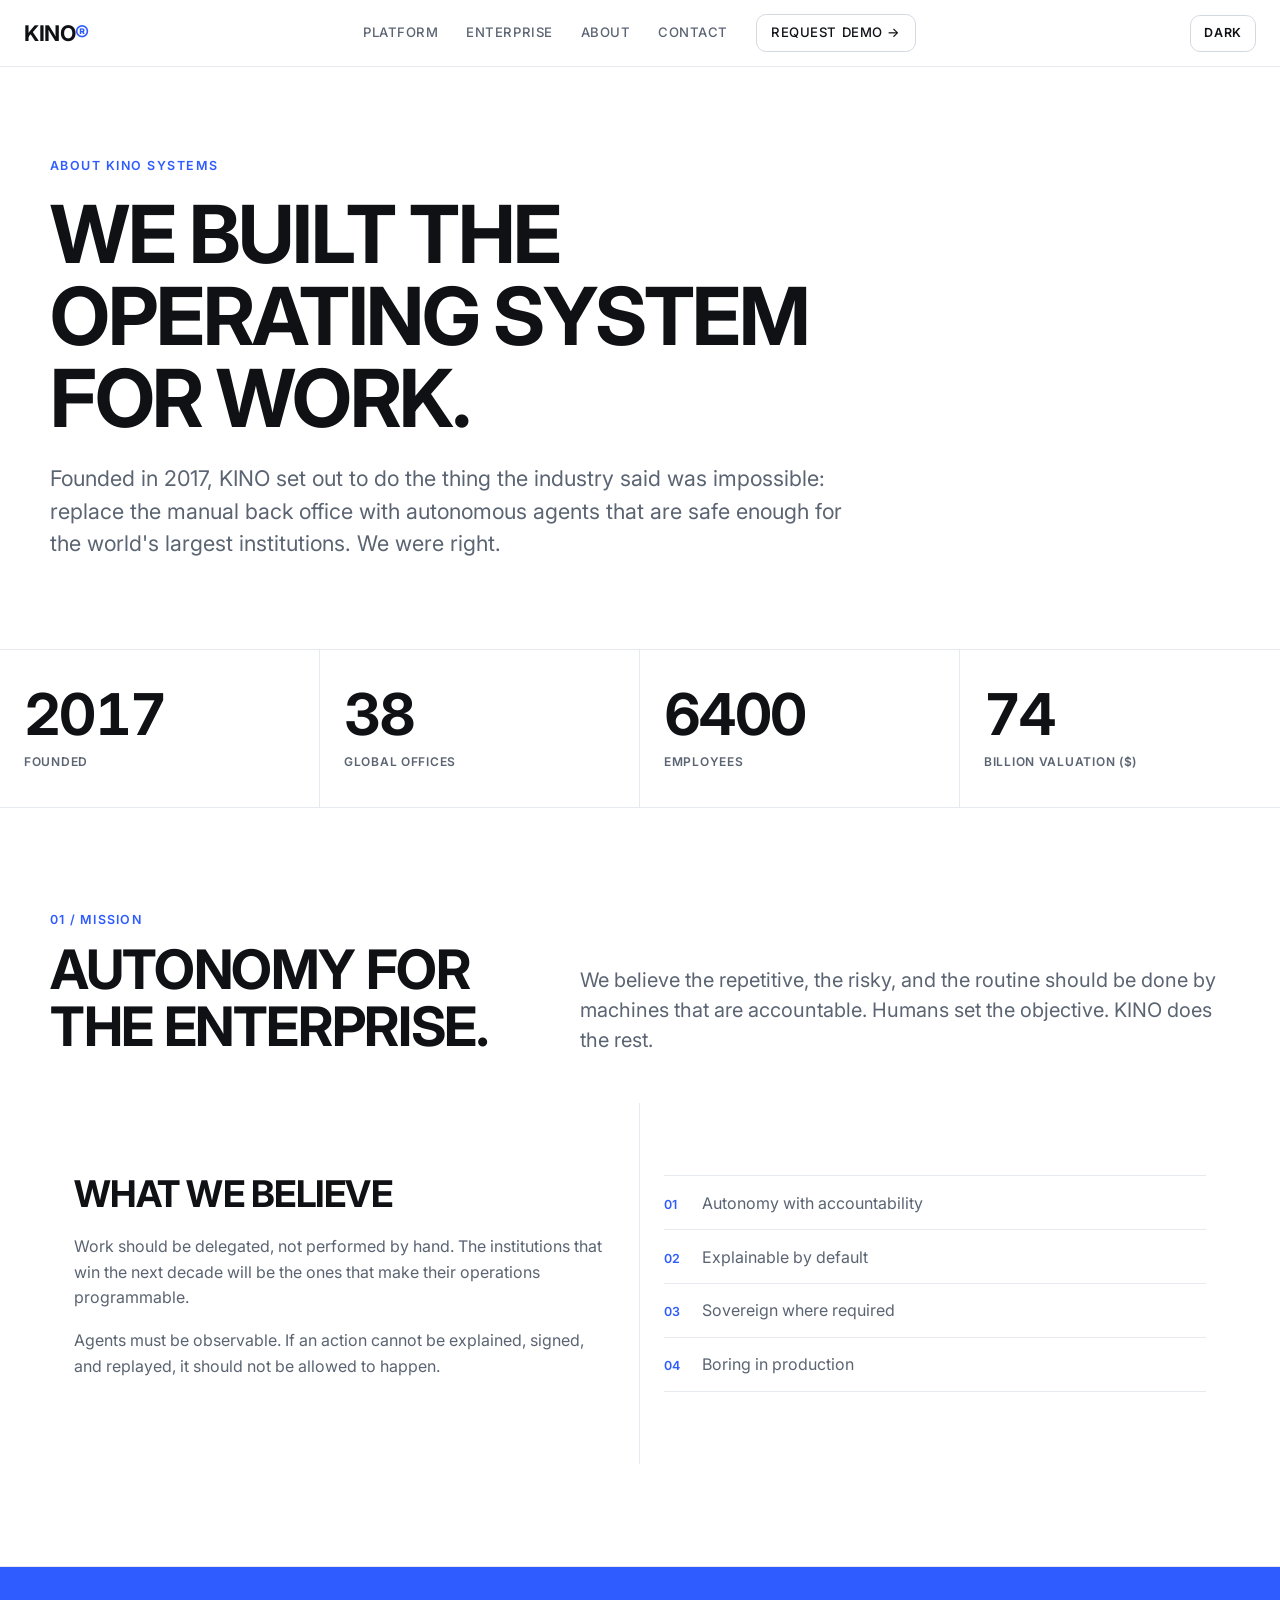
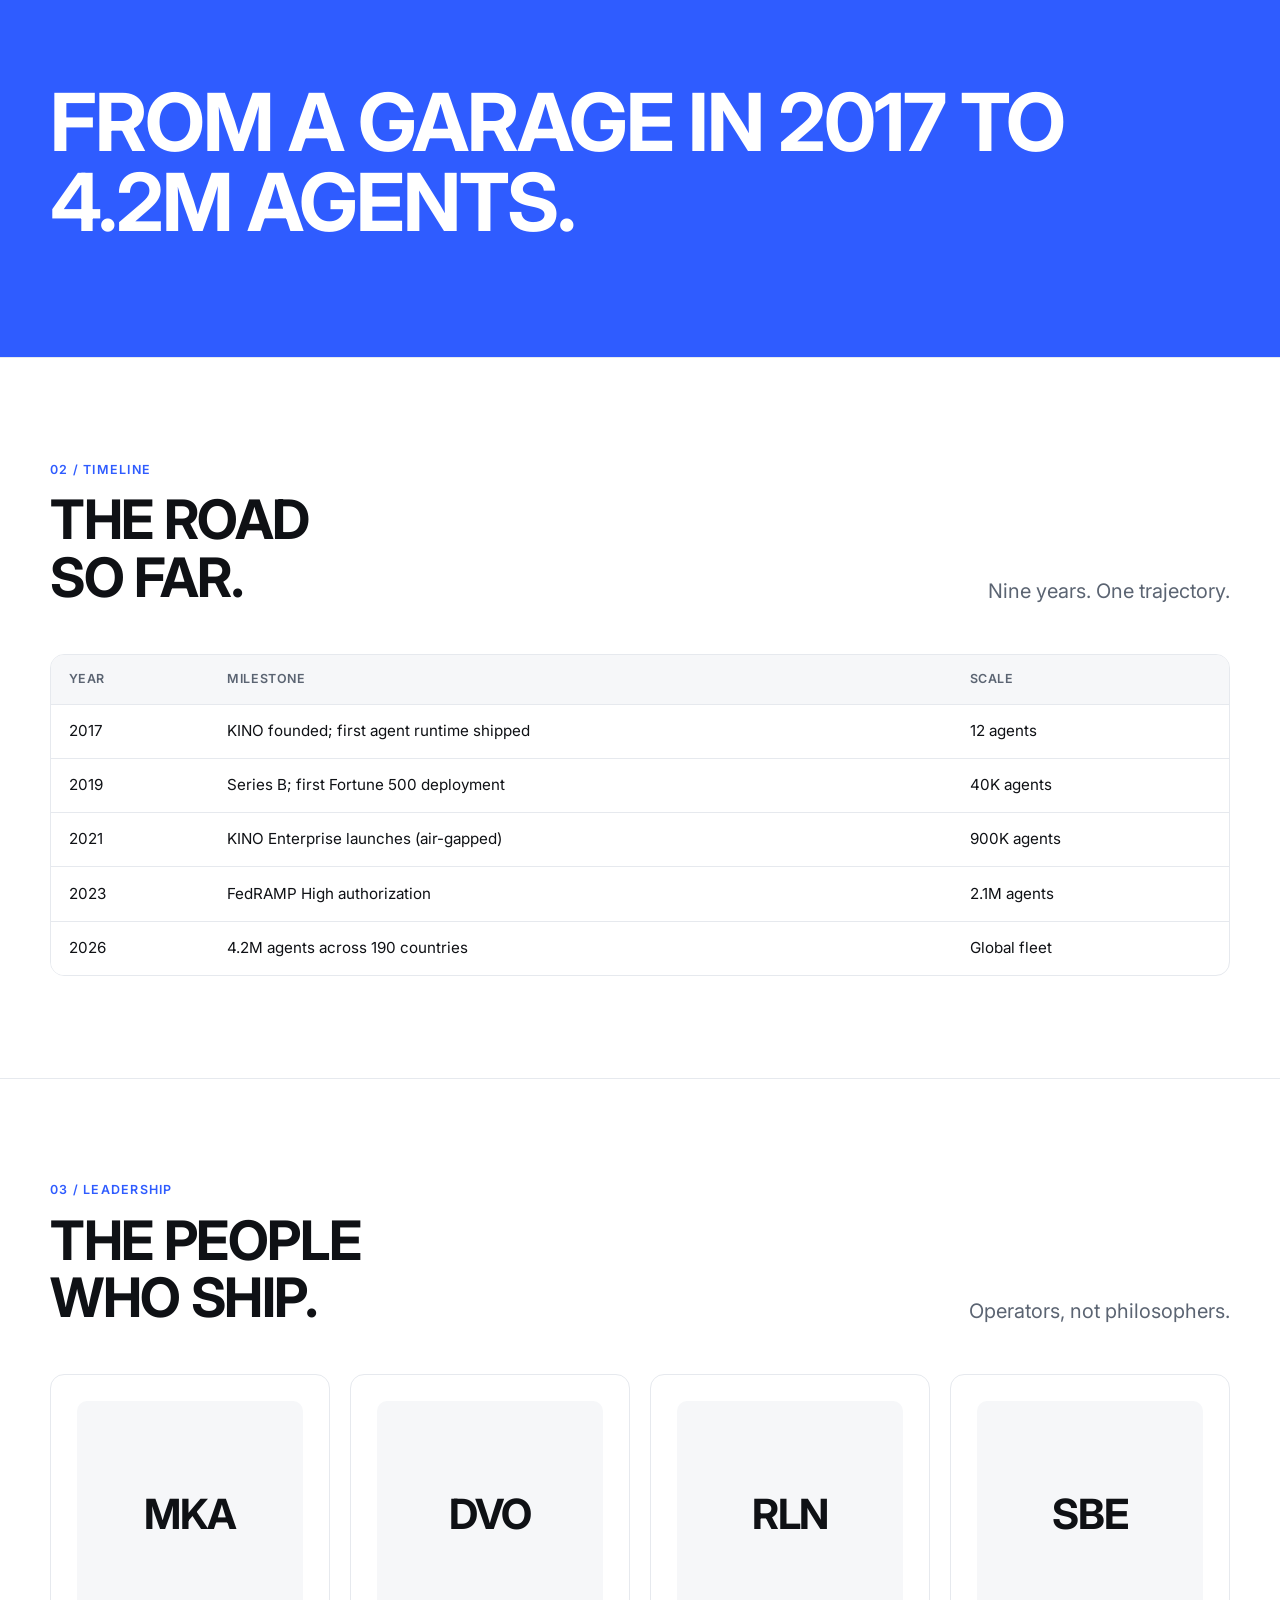
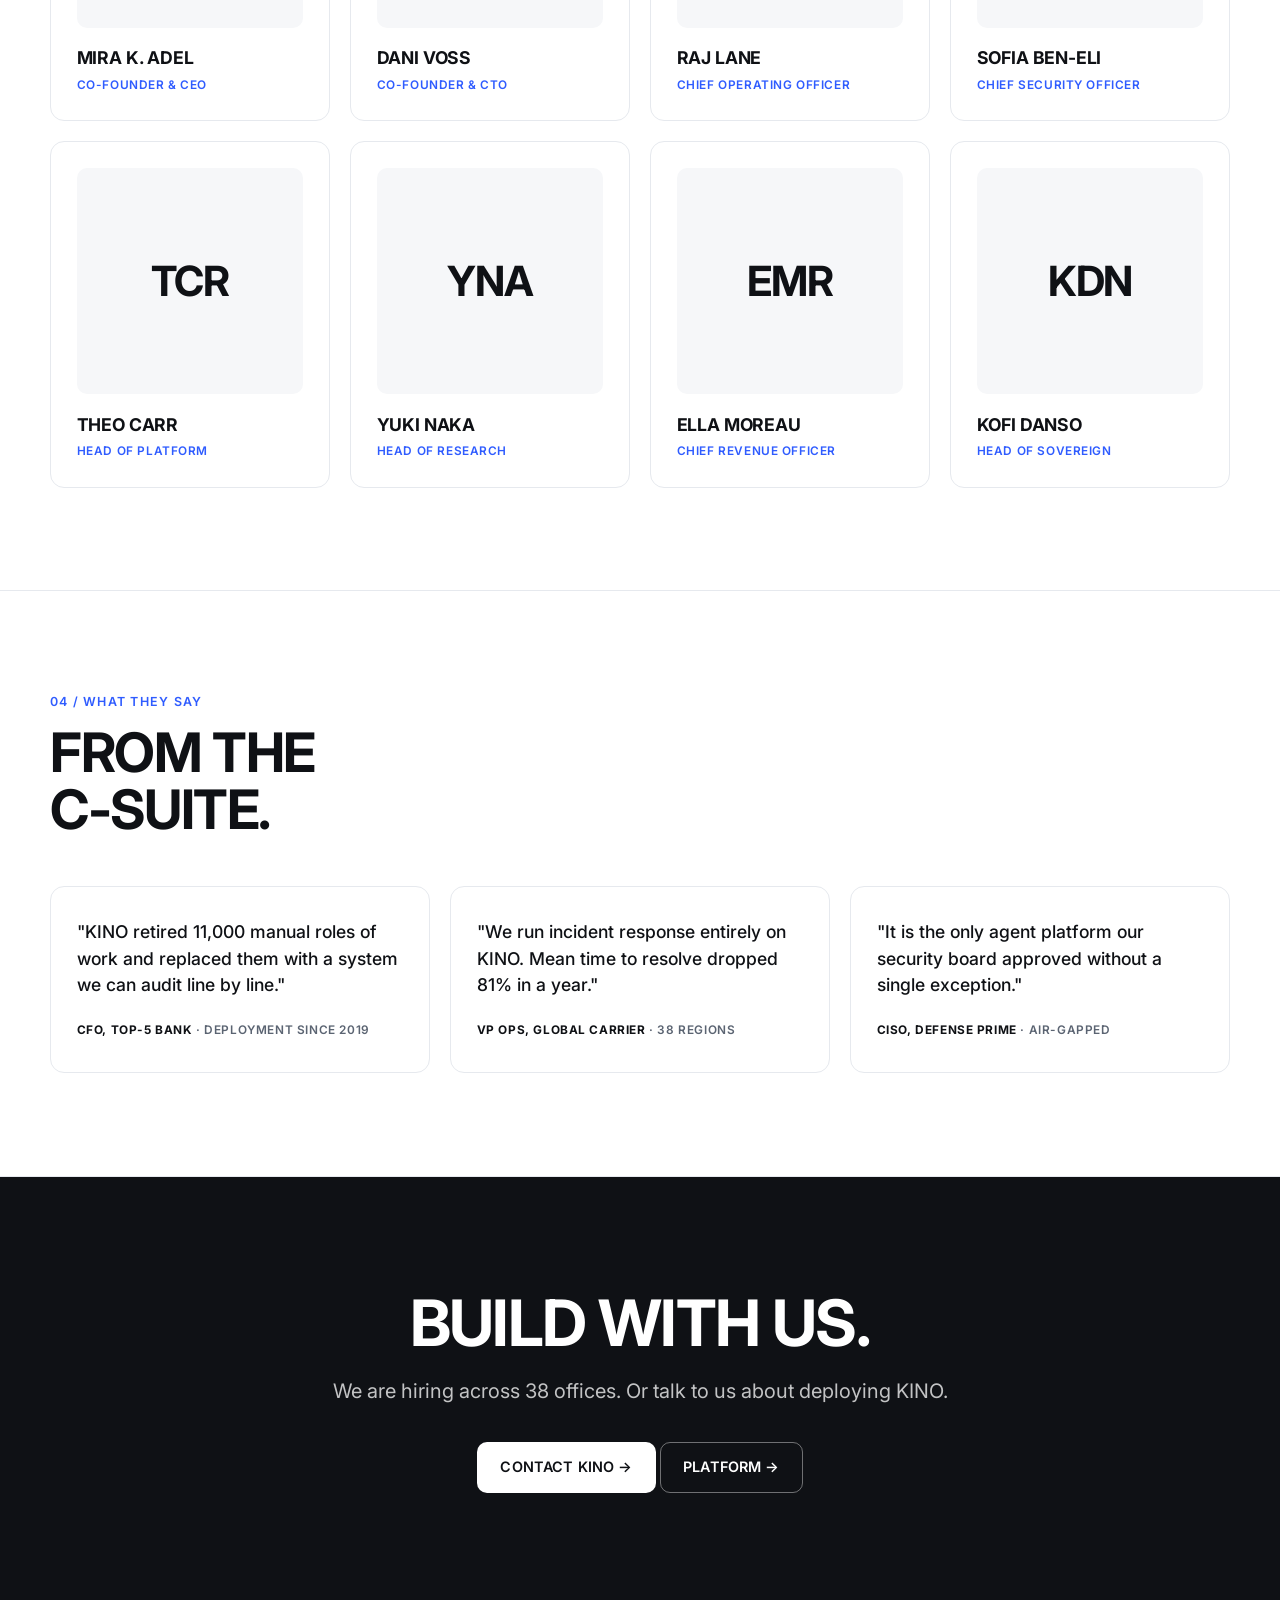
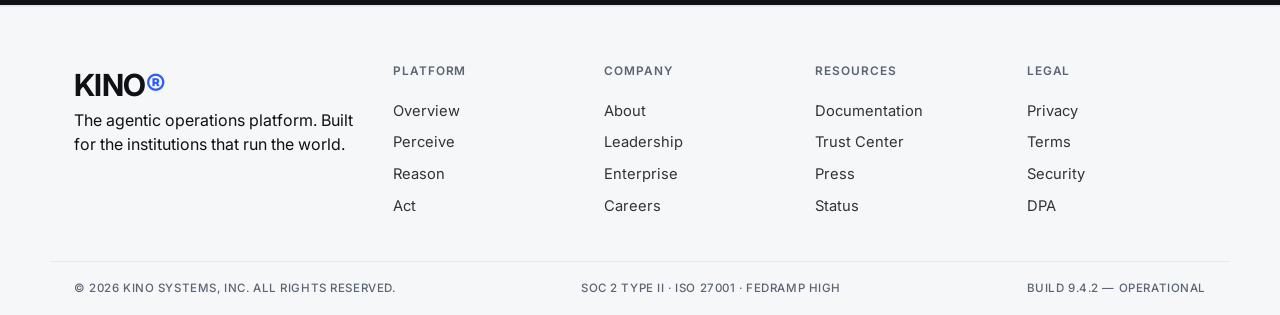
==== commit 67bae451: "Rebuild About page with minimalist theme + theme toggle" ====
--- a/about.html
+++ b/about.html
@@ -1,18 +1,17 @@
 <!DOCTYPE html>
-<html lang="en">
+<html lang="en" data-theme="light">
 <head>
   <meta charset="UTF-8" />
   <meta name="viewport" content="width=device-width, initial-scale=1.0" />
   <title>About KINO — The Company</title>
   <meta name="description" content="KINO Systems, Inc. — the company behind the agentic operations platform. Mission, history, leadership, and the numbers." />
+  <script>(function(){try{var t=localStorage.getItem('kino-theme');if(t==='dark'||t==='light'){document.documentElement.setAttribute('data-theme',t);}}catch(e){}})();</script>
   <link rel="preconnect" href="https://fonts.googleapis.com" />
   <link rel="preconnect" href="https://fonts.gstatic.com" crossorigin />
-  <link href="https://fonts.googleapis.com/css2?family=Space+Grotesk:wght@400;500;700&family=Space+Mono:wght@400;700&display=swap" rel="stylesheet" />
+  <link href="https://fonts.googleapis.com/css2?family=Inter:wght@400;500;600;700&display=swap" rel="stylesheet" />
   <link rel="stylesheet" href="styles.css" />
 </head>
 <body>
-  <div class="grain" aria-hidden="true"></div>
-
   <header class="nav">
     <a href="index.html" class="nav__logo">KINO<span>®</span></a>
     <nav class="nav__links" id="navlinks">
@@ -22,6 +21,7 @@
       <a href="contact.html">CONTACT</a>
       <a href="contact.html" class="nav__cta">REQUEST DEMO →</a>
     </nav>
+    <button class="nav__theme" id="theme-toggle" type="button" aria-label="Toggle color theme">DARK</button>
     <button class="nav__toggle" id="navtoggle" aria-label="Menu">MENU</button>
   </header>
 
--- a/styles.css
+++ b/styles.css
@@ -1,49 +1,67 @@
 /* ============================================================
-   KINO — brutalist / corporate / minimal
-   Honest structure. Hard edges. One accent. No theater.
+   KINO — minimalist light/dark
+   Calm palette, hairline borders, generous whitespace.
    ============================================================ */
 
 :root {
-  --ink: #0d0d0d;
-  --paper: #ece8df;
-  --paper-2: #e3ded2;
-  --accent: #ff2e00;
-  --muted: #6b675d;
-  --line: 3px solid var(--ink);
-  --line-soft: 1px solid var(--ink);
-  --mono: "Space Mono", ui-monospace, "SFMono-Regular", Menlo, monospace;
-  --sans: "Space Grotesk", ui-sans-serif, system-ui, "Helvetica Neue", sans-serif;
-  --maxw: 1320px;
+  --bg: #ffffff;
+  --bg-alt: #f6f7f9;
+  --surface: #ffffff;
+  --text: #0f1115;
+  --text-muted: #5b6472;
+  --border: #e6e9ee;
+  --border-strong: #d4d9e0;
+  --accent: #2f5cff;
+  --accent-contrast: #ffffff;
+  --accent-soft: rgba(47, 92, 255, 0.10);
+  --radius: 14px;
+  --radius-sm: 10px;
+  --maxw: 1180px;
+  --font: "Inter", system-ui, -apple-system, "Segoe UI", Roboto, Helvetica, Arial, sans-serif;
+  --shadow: 0 1px 2px rgba(16, 19, 21, 0.04), 0 10px 30px rgba(16, 19, 21, 0.06);
+}
+
+[data-theme="dark"] {
+  --bg: #0b0d10;
+  --bg-alt: #14181d;
+  --surface: #11161b;
+  --text: #f3f5f8;
+  --text-muted: #9aa4b2;
+  --border: #232a33;
+  --border-strong: #2e3742;
+  --accent: #5b80ff;
+  --accent-contrast: #0b0d10;
+  --accent-soft: rgba(91, 128, 255, 0.16);
+  --shadow: 0 1px 2px rgba(0, 0, 0, 0.4), 0 10px 30px rgba(0, 0, 0, 0.5);
 }
 
 * { margin: 0; padding: 0; box-sizing: border-box; }
 
-html { scroll-behavior: smooth; }
+html { scroll-behavior: smooth; color-scheme: light dark; }
 
 body {
-  background: var(--paper);
-  color: var(--ink);
-  font-family: var(--sans);
+  background: var(--bg);
+  color: var(--text);
+  font-family: var(--font);
   font-weight: 400;
-  line-height: 1.35;
+  line-height: 1.5;
   -webkit-font-smoothing: antialiased;
   text-rendering: optimizeLegibility;
   overflow-x: hidden;
 }
 
-::selection { background: var(--accent); color: var(--paper); }
-
-/* subtle film grain for texture */
-.grain {
-  position: fixed;
-  inset: 0;
-  pointer-events: none;
-  z-index: 9999;
-  opacity: 0.045;
-  background-image: url("data:image/svg+xml,%3Csvg xmlns='http://www.w3.org/2000/svg' width='120' height='120'%3E%3Cfilter id='n'%3E%3CfeTurbulence type='fractalNoise' baseFrequency='0.9' numOctaves='2'/%3E%3C/filter%3E%3Crect width='100%25' height='100%25' filter='url(%23n)'/%3E%3C/svg%3E");
-}
+::selection { background: var(--accent); color: var(--accent-contrast); }
+
+a { color: inherit; }
 
 .wrap { max-width: var(--maxw); margin: 0 auto; }
+
+/* smooth theme transition */
+body, .nav, .section, .card, .leader, .quote, .table-wrap,
+.field, .btn, .footer, .logos, .statement, .cta, .form,
+.contact-cols, .ccard, .stat, .hero, .page-hero, .split > div {
+  transition: background-color 0.25s ease, color 0.25s ease, border-color 0.25s ease;
+}
 
 /* ---------- NAV ---------- */
 .nav {
@@ -54,304 +72,261 @@
   align-items: center;
   justify-content: space-between;
   gap: 1rem;
-  padding: 1rem 1.5rem;
-  background: var(--paper);
-  border-bottom: var(--line);
+  padding: 0.9rem 1.5rem;
+  background: color-mix(in srgb, var(--bg) 88%, transparent);
+  backdrop-filter: saturate(1.2) blur(10px);
+  border-bottom: 1px solid var(--border);
 }
 .nav__logo {
-  font-family: var(--sans);
   font-weight: 700;
-  font-size: 1.6rem;
+  font-size: 1.35rem;
   letter-spacing: -0.02em;
   text-transform: uppercase;
   text-decoration: none;
-  color: var(--ink);
 }
 .nav__logo span { color: var(--accent); }
 .nav__links {
   display: flex;
   align-items: center;
-  gap: 2rem;
-  font-family: var(--mono);
+  gap: 1.75rem;
+  font-size: 0.82rem;
+  font-weight: 500;
+  letter-spacing: 0.04em;
+  text-transform: uppercase;
+}
+.nav__links a { text-decoration: none; color: var(--text-muted); }
+.nav__links a:hover { color: var(--text); }
+.nav__cta { color: var(--text) !important; border: 1px solid var(--border-strong); border-radius: var(--radius-sm); padding: 0.5rem 0.9rem; }
+.nav__cta:hover { background: var(--text); color: var(--bg) !important; border-color: var(--text); }
+.nav__theme {
+  font: inherit;
   font-size: 0.78rem;
-  text-transform: uppercase;
-  letter-spacing: 0.05em;
-}
-.nav__links a { text-decoration: none; color: var(--ink); }
-.nav__links a:hover { color: var(--accent); }
-.nav__cta { border: var(--line); padding: 0.6rem 1rem; }
-.nav__cta:hover { background: var(--ink); color: var(--paper) !important; }
+  font-weight: 600;
+  letter-spacing: 0.06em;
+  text-transform: uppercase;
+  background: transparent;
+  color: var(--text);
+  border: 1px solid var(--border-strong);
+  border-radius: var(--radius-sm);
+  padding: 0.5rem 0.8rem;
+  cursor: pointer;
+}
+.nav__theme:hover { background: var(--bg-alt); }
 .nav__toggle {
   display: none;
-  background: none;
-  border: var(--line);
-  font-family: var(--mono);
+  font: inherit;
   font-size: 0.78rem;
-  padding: 0.55rem 0.85rem;
-  text-transform: uppercase;
-  letter-spacing: 0.05em;
+  font-weight: 600;
+  letter-spacing: 0.06em;
+  text-transform: uppercase;
+  background: transparent;
+  color: var(--text);
+  border: 1px solid var(--border-strong);
+  border-radius: var(--radius-sm);
+  padding: 0.5rem 0.85rem;
   cursor: pointer;
-  color: var(--ink);
 }
 
 /* ---------- BUTTONS ---------- */
 .btn {
   display: inline-block;
-  font-family: var(--mono);
-  font-size: 0.85rem;
-  text-transform: uppercase;
-  letter-spacing: 0.06em;
+  font-size: 0.9rem;
+  font-weight: 600;
+  letter-spacing: 0.01em;
   text-decoration: none;
-  padding: 0.95rem 1.5rem;
-  border: var(--line);
-  transition: transform 0.08s linear, background 0.12s linear, color 0.12s linear;
+  padding: 0.85rem 1.4rem;
+  border-radius: var(--radius-sm);
+  border: 1px solid transparent;
   cursor: pointer;
-}
-.btn--solid { background: var(--ink); color: var(--paper); }
-.btn--solid:hover { background: var(--accent); color: var(--ink); border-color: var(--ink); }
-.btn--ghost { background: transparent; color: var(--ink); }
-.btn--ghost:hover { background: var(--ink); color: var(--paper); }
-.btn:active { transform: translate(2px, 2px); }
-
-/* ---------- HERO (HOME) ---------- */
-.hero { padding: clamp(4rem, 11vw, 10rem) 1.5rem; border-bottom: var(--line); }
+  transition: background-color 0.15s ease, color 0.15s ease, border-color 0.15s ease, transform 0.05s linear;
+}
+.btn--solid { background: var(--accent); color: var(--accent-contrast); }
+.btn--solid:hover { filter: brightness(1.08); }
+.btn--ghost { background: transparent; color: var(--text); border-color: var(--border-strong); }
+.btn--ghost:hover { background: var(--bg-alt); }
+.btn:active { transform: translateY(1px); }
+
+/* ---------- HERO ---------- */
+.hero { padding: clamp(4rem, 10vw, 9rem) 1.5rem; border-bottom: 1px solid var(--border); }
 .hero__eyebrow {
-  font-family: var(--mono);
   font-size: 0.8rem;
-  text-transform: uppercase;
-  letter-spacing: 0.12em;
+  font-weight: 600;
+  letter-spacing: 0.1em;
+  text-transform: uppercase;
   color: var(--accent);
-  margin-bottom: 1.75rem;
+  margin-bottom: 1.5rem;
 }
 .hero__title {
-  font-size: clamp(2.9rem, 9vw, 8rem);
-  line-height: 0.92;
+  font-size: clamp(2.6rem, 7.5vw, 6rem);
+  line-height: 1.02;
   font-weight: 700;
-  letter-spacing: -0.035em;
-  text-transform: uppercase;
-  max-width: 18ch;
+  letter-spacing: -0.03em;
+  max-width: 16ch;
 }
 .hero__title em { font-style: normal; color: var(--accent); }
-.hero__lead {
-  max-width: 62ch;
-  margin-top: 2.25rem;
-  font-size: clamp(1.1rem, 2.2vw, 1.6rem);
-  line-height: 1.4;
-}
-.hero__actions { display: flex; flex-wrap: wrap; gap: 1rem; margin-top: 2.75rem; }
-
-/* ---------- STATS BAND ---------- */
-.stats { display: grid; grid-template-columns: repeat(4, 1fr); border-bottom: var(--line); }
-.stat { padding: 2.25rem 1.5rem; border-right: var(--line); }
+.hero__lead { max-width: 60ch; margin-top: 1.75rem; font-size: clamp(1.05rem, 2vw, 1.35rem); color: var(--text-muted); }
+.hero__actions { display: flex; flex-wrap: wrap; gap: 0.85rem; margin-top: 2.5rem; }
+
+/* ---------- STATS ---------- */
+.stats { display: grid; grid-template-columns: repeat(4, 1fr); border-bottom: 1px solid var(--border); }
+.stat { padding: 2.25rem 1.5rem; border-right: 1px solid var(--border); }
 .stat:last-child { border-right: none; }
-.stat__num {
-  font-size: clamp(2.5rem, 6.5vw, 4.5rem);
-  font-weight: 700;
-  line-height: 1;
-  font-variant-numeric: tabular-nums;
-  letter-spacing: -0.02em;
-}
-.stat__label {
-  font-family: var(--mono);
-  font-size: 0.72rem;
-  text-transform: uppercase;
+.stat__num { font-size: clamp(2.2rem, 6vw, 3.6rem); font-weight: 700; line-height: 1; letter-spacing: -0.03em; font-variant-numeric: tabular-nums; }
+.stat__label { font-size: 0.75rem; font-weight: 600; letter-spacing: 0.06em; text-transform: uppercase; color: var(--text-muted); margin-top: 0.6rem; }
+
+/* ---------- LOGOS ---------- */
+.logos { background: var(--bg-alt); border-bottom: 1px solid var(--border); padding: 2.5rem 1.5rem; }
+.logos__head { font-size: 0.72rem; font-weight: 600; letter-spacing: 0.12em; text-transform: uppercase; color: var(--text-muted); margin-bottom: 1.5rem; }
+.logos__row { display: flex; flex-wrap: wrap; gap: 0.75rem; }
+.logo {
+  font-size: 0.82rem;
+  font-weight: 600;
   letter-spacing: 0.08em;
-  margin-top: 0.6rem;
-  color: var(--muted);
-}
-
-/* ---------- LOGO STRIP ---------- */
-.logos { background: var(--ink); color: var(--paper); border-bottom: var(--line); padding: 2.5rem 1.5rem; }
-.logos__head {
-  font-family: var(--mono);
-  font-size: 0.72rem;
-  text-transform: uppercase;
-  letter-spacing: 0.12em;
-  color: var(--paper);
-  opacity: 0.7;
-  margin-bottom: 1.5rem;
-}
-.logos__row { display: flex; flex-wrap: wrap; gap: 0; }
-.logo {
-  font-family: var(--mono);
-  text-transform: uppercase;
-  letter-spacing: 0.1em;
-  padding: 0.85rem 1.4rem;
-  border: 1px solid rgba(236,232,223,0.35);
-  font-size: 0.82rem;
-  margin: -0.5px;
+  text-transform: uppercase;
+  padding: 0.6rem 1.1rem;
+  border: 1px solid var(--border);
+  border-radius: 999px;
+  color: var(--text-muted);
 }
 
 /* ---------- SECTION ---------- */
-.section { padding: clamp(3.5rem, 8vw, 7.5rem) 1.5rem; border-bottom: var(--line); }
-.section__head {
-  display: flex;
-  flex-wrap: wrap;
-  justify-content: space-between;
-  align-items: flex-end;
-  gap: 2rem;
-  margin-bottom: 3rem;
-}
-.section__kicker {
-  font-family: var(--mono);
-  font-size: 0.8rem;
-  text-transform: uppercase;
-  letter-spacing: 0.1em;
-  color: var(--accent);
-  margin-bottom: 0.75rem;
-}
-.section__title {
-  font-size: clamp(2rem, 5.5vw, 4rem);
-  font-weight: 700;
-  letter-spacing: -0.025em;
-  text-transform: uppercase;
-  line-height: 0.95;
-}
-.section__lead { max-width: 52ch; font-size: clamp(1.05rem, 2vw, 1.35rem); line-height: 1.42; }
+.section { padding: clamp(3.5rem, 8vw, 7rem) 1.5rem; border-bottom: 1px solid var(--border); }
+.section__head { display: flex; flex-wrap: wrap; justify-content: space-between; align-items: flex-end; gap: 2rem; margin-bottom: 3rem; }
+.section__kicker { font-size: 0.78rem; font-weight: 600; letter-spacing: 0.1em; text-transform: uppercase; color: var(--accent); margin-bottom: 0.75rem; }
+.section__title { font-size: clamp(1.9rem, 5vw, 3.4rem); font-weight: 700; letter-spacing: -0.025em; line-height: 1.05; }
+.section__lead { max-width: 50ch; font-size: clamp(1rem, 2vw, 1.25rem); color: var(--text-muted); }
 
 /* ---------- CARD GRID ---------- */
-.grid-3 { display: grid; grid-template-columns: repeat(3, 1fr); border-top: var(--line); border-left: var(--line); }
+.grid-3 { display: grid; grid-template-columns: repeat(3, 1fr); gap: 1.25rem; }
 .card {
-  border-right: var(--line);
-  border-bottom: var(--line);
-  padding: 2.25rem 1.75rem;
-  min-height: 300px;
+  border: 1px solid var(--border);
+  border-radius: var(--radius);
+  padding: 2rem 1.6rem;
+  min-height: 280px;
   display: flex;
   flex-direction: column;
-  transition: background 0.1s linear, color 0.1s linear;
-}
-.card:hover { background: var(--ink); color: var(--paper); }
-.card__id { font-family: var(--mono); font-size: 0.8rem; color: var(--accent); }
-.card__title { font-size: 1.65rem; font-weight: 700; margin: 1rem 0; text-transform: uppercase; letter-spacing: -0.01em; }
-.card__body { font-size: 1rem; line-height: 1.5; }
-.card__more {
-  margin-top: auto;
-  padding-top: 1.5rem;
-  font-family: var(--mono);
-  font-size: 0.78rem;
-  text-transform: uppercase;
-  letter-spacing: 0.08em;
-}
+  background: var(--surface);
+}
+.card:hover { border-color: var(--accent); box-shadow: var(--shadow); }
+.card__id { font-size: 0.75rem; font-weight: 600; letter-spacing: 0.06em; color: var(--accent); }
+.card__title { font-size: 1.4rem; font-weight: 700; margin: 0.75rem 0; letter-spacing: -0.01em; }
+.card__body { font-size: 0.98rem; line-height: 1.55; color: var(--text-muted); }
+.card__more { margin-top: auto; padding-top: 1.5rem; font-size: 0.78rem; font-weight: 600; letter-spacing: 0.06em; text-transform: uppercase; color: var(--text); }
 
 /* ---------- STATEMENT ---------- */
-.statement { padding: clamp(4rem, 10vw, 9rem) 1.5rem; border-bottom: var(--line); background: var(--accent); color: var(--ink); }
-.statement__text {
-  max-width: 22ch;
-  font-size: clamp(2rem, 7.5vw, 6rem);
-  font-weight: 700;
-  line-height: 0.92;
-  text-transform: uppercase;
-  letter-spacing: -0.025em;
-}
-
-/* ---------- PAGE HERO (SUB PAGES) ---------- */
-.page-hero { padding: clamp(3rem, 8vw, 6.5rem) 1.5rem; border-bottom: var(--line); }
-.page-hero__eyebrow { font-family: var(--mono); font-size: 0.8rem; text-transform: uppercase; letter-spacing: 0.12em; color: var(--accent); margin-bottom: 1.25rem; }
-.page-hero__title { font-size: clamp(2.5rem, 9vw, 6.5rem); font-weight: 700; text-transform: uppercase; letter-spacing: -0.035em; line-height: 0.92; }
-.page-hero__lead { max-width: 64ch; margin-top: 1.75rem; font-size: clamp(1.1rem, 2.2vw, 1.5rem); line-height: 1.42; }
+.statement { padding: clamp(3.5rem, 9vw, 8rem) 1.5rem; border-bottom: 1px solid var(--border); background: var(--accent); color: #fff; }
+.statement__text { max-width: 20ch; font-size: clamp(2rem, 7vw, 5rem); font-weight: 700; line-height: 1.0; letter-spacing: -0.025em; }
+
+/* ---------- PAGE HERO ---------- */
+.page-hero { padding: clamp(3rem, 7vw, 6rem) 1.5rem; border-bottom: 1px solid var(--border); }
+.page-hero__eyebrow { font-size: 0.78rem; font-weight: 600; letter-spacing: 0.12em; text-transform: uppercase; color: var(--accent); margin-bottom: 1.1rem; }
+.page-hero__title { font-size: clamp(2.3rem, 8vw, 5rem); font-weight: 700; letter-spacing: -0.03em; line-height: 1.02; }
+.page-hero__lead { max-width: 62ch; margin-top: 1.5rem; font-size: clamp(1.05rem, 2vw, 1.35rem); color: var(--text-muted); }
 
 /* ---------- SPLIT ---------- */
-.split { display: grid; grid-template-columns: 1fr 1fr; border-bottom: var(--line); }
-.split > div { padding: clamp(2.5rem, 6vw, 5rem) 1.5rem; }
-.split > div:first-child { border-right: var(--line); }
-.split__title { font-size: clamp(1.6rem, 4vw, 2.6rem); font-weight: 700; text-transform: uppercase; letter-spacing: -0.02em; line-height: 1; margin-bottom: 1.5rem; }
-.split__body { font-size: 1.05rem; line-height: 1.55; }
-.split__body p + p { margin-top: 1.25rem; }
+.split { display: grid; grid-template-columns: 1fr 1fr; border-bottom: 1px solid var(--border); }
+.split > div { padding: clamp(2.5rem, 6vw, 4.5rem) 1.5rem; }
+.split > div:first-child { border-right: 1px solid var(--border); }
+.split__title { font-size: clamp(1.5rem, 4vw, 2.3rem); font-weight: 700; letter-spacing: -0.02em; line-height: 1.05; margin-bottom: 1.25rem; }
+.split__body { font-size: 1rem; line-height: 1.6; color: var(--text-muted); }
+.split__body p + p { margin-top: 1.1rem; }
 .faclist { list-style: none; }
-.faclist li {
-  display: flex;
-  gap: 1rem;
-  padding: 1.1rem 0;
-  border-bottom: var(--line-soft);
-  font-size: 1.05rem;
-  align-items: baseline;
-}
-.faclist li:first-child { border-top: var(--line-soft); }
-.faclist b { font-family: var(--mono); font-size: 0.8rem; color: var(--accent); min-width: 3ch; }
-
-/* ---------- TABLE ---------- */
-.table-wrap { border: var(--line); }
-.table { width: 100%; border-collapse: collapse; }
-.table th, .table td { text-align: left; padding: 1.1rem 1.4rem; border-bottom: var(--line-soft); border-right: var(--line-soft); font-size: 1rem; vertical-align: top; }
-.table th { font-family: var(--mono); text-transform: uppercase; letter-spacing: 0.06em; font-size: 0.78rem; background: var(--paper-2); }
-.table tr:last-child td { border-bottom: none; }
-.table td:last-child, .table th:last-child { border-right: none; }
+.faclist li { display: flex; gap: 0.9rem; padding: 0.9rem 0; border-bottom: 1px solid var(--border); font-size: 1rem; align-items: baseline; color: var(--text-muted); }
+.faclist li:first-child { border-top: 1px solid var(--border); }
+.faclist b { font-size: 0.78rem; font-weight: 600; color: var(--accent); min-width: 3ch; }
+
+/* ---------- TABLE (mobile-optimized) ---------- */
+.table-wrap {
+  border: 1px solid var(--border);
+  border-radius: var(--radius);
+  overflow: hidden;
+  overflow-x: auto;
+  -webkit-overflow-scrolling: touch;
+}
+.table { width: 100%; border-collapse: collapse; min-width: 640px; }
+.table th, .table td { text-align: left; padding: 0.95rem 1.1rem; border-bottom: 1px solid var(--border); font-size: 0.95rem; vertical-align: top; }
+.table th { font-weight: 600; font-size: 0.78rem; letter-spacing: 0.05em; text-transform: uppercase; color: var(--text-muted); background: var(--bg-alt); }
+.table tbody tr:last-child td { border-bottom: none; }
+.table tbody tr:hover td { background: var(--bg-alt); }
+/* sticky first column for horizontal scroll on small screens */
+.table th:first-child, .table td:first-child { position: sticky; left: 0; background: var(--surface); z-index: 1; }
+.table thead th:first-child { z-index: 2; background: var(--bg-alt); }
 
 /* ---------- LEADERSHIP ---------- */
-.leaders { display: grid; grid-template-columns: repeat(4, 1fr); border-top: var(--line); border-left: var(--line); }
-.leader { border-right: var(--line); border-bottom: var(--line); padding: 2rem 1.5rem; }
+.leaders { display: grid; grid-template-columns: repeat(4, 1fr); gap: 1.25rem; }
+.leader { border: 1px solid var(--border); border-radius: var(--radius); padding: 1.6rem; background: var(--surface); }
 .leader__avatar {
   width: 100%;
   aspect-ratio: 1;
-  background: var(--paper-2);
-  border: var(--line);
-  margin-bottom: 1.25rem;
+  background: var(--bg-alt);
+  border-radius: var(--radius-sm);
+  margin-bottom: 1.1rem;
   display: flex;
   align-items: center;
   justify-content: center;
-  font-family: var(--sans);
   font-weight: 700;
-  font-size: 3.2rem;
+  font-size: 2.6rem;
   letter-spacing: -0.03em;
-}
-.leader__name { font-weight: 700; font-size: 1.25rem; text-transform: uppercase; letter-spacing: -0.01em; }
-.leader__role { font-family: var(--mono); font-size: 0.72rem; text-transform: uppercase; color: var(--accent); margin-top: 0.35rem; letter-spacing: 0.04em; }
+  color: var(--text);
+}
+.leader__name { font-weight: 700; font-size: 1.1rem; letter-spacing: -0.01em; }
+.leader__role { font-size: 0.74rem; font-weight: 600; letter-spacing: 0.05em; text-transform: uppercase; color: var(--accent); margin-top: 0.3rem; }
 
 /* ---------- QUOTE ---------- */
-.quotes { display: grid; grid-template-columns: repeat(3, 1fr); border-top: var(--line); border-left: var(--line); }
-.quote { border-right: var(--line); border-bottom: var(--line); padding: 2.5rem 1.75rem; display: flex; flex-direction: column; }
-.quote__text { font-size: 1.2rem; line-height: 1.45; font-weight: 500; }
-.quote__by { margin-top: auto; padding-top: 1.75rem; font-family: var(--mono); font-size: 0.75rem; text-transform: uppercase; letter-spacing: 0.05em; color: var(--muted); }
-.quote__by b { color: var(--ink); }
-
-/* ---------- CTA BAND ---------- */
-.cta { padding: clamp(4rem, 9vw, 8rem) 1.5rem; border-bottom: var(--line); text-align: center; background: var(--ink); color: var(--paper); }
-.cta__title { font-size: clamp(2rem, 6.5vw, 5rem); font-weight: 700; text-transform: uppercase; line-height: 0.95; letter-spacing: -0.025em; }
-.cta__text { max-width: 52ch; margin: 1.5rem auto 2.5rem; font-size: clamp(1.05rem, 2vw, 1.35rem); line-height: 1.42; }
-.cta .btn--solid { background: var(--paper); color: var(--ink); }
-.cta .btn--solid:hover { background: var(--accent); color: var(--ink); }
-.cta .btn--ghost { color: var(--paper); border-color: var(--paper); }
-.cta .btn--ghost:hover { background: var(--paper); color: var(--ink); }
+.quotes { display: grid; grid-template-columns: repeat(3, 1fr); gap: 1.25rem; }
+.quote { border: 1px solid var(--border); border-radius: var(--radius); padding: 2rem 1.6rem; display: flex; flex-direction: column; background: var(--surface); }
+.quote__text { font-size: 1.1rem; line-height: 1.5; font-weight: 500; }
+.quote__by { margin-top: auto; padding-top: 1.5rem; font-size: 0.74rem; font-weight: 600; letter-spacing: 0.05em; text-transform: uppercase; color: var(--text-muted); }
+.quote__by b { color: var(--text); }
+
+/* ---------- CTA ---------- */
+.cta { padding: clamp(4rem, 9vw, 7rem) 1.5rem; border-bottom: 1px solid var(--border); text-align: center; background: var(--text); color: var(--bg); }
+.cta__title { font-size: clamp(2rem, 6vw, 4rem); font-weight: 700; letter-spacing: -0.025em; line-height: 1.05; }
+.cta__text { max-width: 50ch; margin: 1.25rem auto 2.25rem; font-size: clamp(1rem, 2vw, 1.25rem); color: color-mix(in srgb, var(--bg) 75%, transparent); }
+.cta .btn--solid { background: var(--bg); color: var(--text); }
+.cta .btn--solid:hover { background: var(--accent); color: var(--accent-contrast); filter: none; }
+.cta .btn--ghost { color: var(--bg); border-color: color-mix(in srgb, var(--bg) 40%, transparent); }
+.cta .btn--ghost:hover { background: var(--bg); color: var(--text); }
 
 /* ---------- CONTACT FORM ---------- */
-.form { display: grid; grid-template-columns: 1fr 1fr; border-top: var(--line); border-left: var(--line); max-width: 960px; }
-.field { border-right: var(--line); border-bottom: var(--line); padding: 1.4rem 1.75rem; display: flex; flex-direction: column; gap: 0.6rem; }
+.form { display: grid; grid-template-columns: 1fr 1fr; gap: 1.4rem 1.6rem; max-width: 920px; }
+.field { display: flex; flex-direction: column; gap: 0.5rem; }
 .field--full { grid-column: 1 / -1; }
-.field label { font-family: var(--mono); font-size: 0.72rem; text-transform: uppercase; letter-spacing: 0.08em; }
+.field label { font-size: 0.74rem; font-weight: 600; letter-spacing: 0.06em; text-transform: uppercase; color: var(--text-muted); }
 .field input, .field textarea, .field select {
-  font-family: var(--sans);
-  font-size: 1.05rem;
-  padding: 0.6rem 0;
+  font-family: inherit;
+  font-size: 1rem;
+  padding: 0.65rem 0;
   border: none;
-  border-bottom: var(--line);
+  border-bottom: 1px solid var(--border-strong);
   background: transparent;
-  color: var(--ink);
+  color: var(--text);
 }
 .field textarea { resize: vertical; min-height: 90px; }
 .field input:focus, .field textarea:focus, .field select:focus { outline: none; border-bottom-color: var(--accent); }
-.form__submit { grid-column: 1 / -1; border-right: var(--line); border-bottom: var(--line); padding: 1.5rem 1.75rem; display: flex; justify-content: flex-end; gap: 1rem; flex-wrap: wrap; }
-.contact-cols { display: grid; grid-template-columns: repeat(3, 1fr); border-top: var(--line); border-left: var(--line); }
-.ccard { border-right: var(--line); border-bottom: var(--line); padding: 2rem 1.5rem; }
-.ccard h4 { font-family: var(--mono); font-size: 0.8rem; text-transform: uppercase; letter-spacing: 0.08em; color: var(--accent); margin-bottom: 0.9rem; }
-.ccard p { font-size: 1.05rem; line-height: 1.5; }
+.form__submit { grid-column: 1 / -1; display: flex; justify-content: flex-end; gap: 0.85rem; flex-wrap: wrap; }
+.contact-cols { display: grid; grid-template-columns: repeat(3, 1fr); gap: 1.25rem; }
+.ccard { border: 1px solid var(--border); border-radius: var(--radius); padding: 1.75rem 1.5rem; background: var(--surface); }
+.ccard h4 { font-size: 0.78rem; font-weight: 600; letter-spacing: 0.08em; text-transform: uppercase; color: var(--accent); margin-bottom: 0.85rem; }
+.ccard p { font-size: 0.98rem; line-height: 1.55; color: var(--text-muted); }
 
 /* ---------- FOOTER ---------- */
-.footer { background: var(--paper); }
+.footer { background: var(--bg-alt); border-top: 1px solid var(--border); }
 .footer__top {
   max-width: var(--maxw);
   margin: 0 auto;
   display: grid;
   grid-template-columns: 1.6fr 1fr 1fr 1fr 1fr;
   gap: 2rem;
-  padding: 4rem 1.5rem 3rem;
-  border-bottom: var(--line);
-}
-.footer__brand { font-family: var(--sans); font-weight: 700; font-size: 2.2rem; text-transform: uppercase; letter-spacing: -0.02em; }
+  padding: 3.5rem 1.5rem 2.5rem;
+  border-bottom: 1px solid var(--border);
+}
+.footer__brand { font-weight: 700; font-size: 1.9rem; letter-spacing: -0.02em; text-transform: uppercase; }
 .footer__brand span { color: var(--accent); }
-.footer__brand p { font-family: var(--mono); font-size: 0.78rem; text-transform: uppercase; color: var(--muted); margin-top: 0.9rem; max-width: 26ch; letter-spacing: 0.04em; line-height: 1.5; }
-.footer__col h4 { font-family: var(--mono); font-size: 0.72rem; text-transform: uppercase; letter-spacing: 0.1em; color: var(--accent); margin-bottom: 1rem; }
-.footer__col a { display: block; text-decoration: none; color: var(--ink); font-size: 0.95rem; padding: 0.35rem 0; }
-.footer__col a:hover { color: var(--accent); }
+.footer__brand p { font-size: 0.82rem; line-height: 1.5; color: var(--text-muted); margin-top: 0.8rem; max-width: 26ch; }
+.footer__col h4 { font-size: 0.74rem; font-weight: 600; letter-spacing: 0.08em; text-transform: uppercase; color: var(--text-muted); margin-bottom: 0.9rem; }
+.footer__col a { display: block; text-decoration: none; color: var(--text); font-size: 0.92rem; padding: 0.3rem 0; opacity: 0.85; }
+.footer__col a:hover { color: var(--accent); opacity: 1; }
 .footer__bottom {
   max-width: var(--maxw);
   margin: 0 auto;
@@ -359,16 +334,16 @@
   justify-content: space-between;
   gap: 1rem;
   flex-wrap: wrap;
-  padding: 1.25rem 1.5rem;
-  font-family: var(--mono);
-  font-size: 0.7rem;
-  text-transform: uppercase;
-  letter-spacing: 0.06em;
-  color: var(--muted);
+  padding: 1.1rem 1.5rem;
+  font-size: 0.72rem;
+  font-weight: 500;
+  letter-spacing: 0.05em;
+  text-transform: uppercase;
+  color: var(--text-muted);
 }
 
 /* ---------- RESPONSIVE ---------- */
-@media (max-width: 900px) {
+@media (max-width: 960px) {
   .grid-3, .quotes { grid-template-columns: 1fr 1fr; }
   .leaders { grid-template-columns: 1fr 1fr; }
   .footer__top { grid-template-columns: 1fr 1fr; }
@@ -376,10 +351,11 @@
 @media (max-width: 800px) {
   .stats { grid-template-columns: repeat(2, 1fr); }
   .stat:nth-child(2n) { border-right: none; }
-  .stat:nth-child(-n+2) { border-bottom: var(--line); }
+  .stat:nth-child(-n+2) { border-bottom: 1px solid var(--border); }
   .split { grid-template-columns: 1fr; }
-  .split > div:first-child { border-right: none; border-bottom: var(--line); }
+  .split > div:first-child { border-right: none; border-bottom: 1px solid var(--border); }
   .contact-cols { grid-template-columns: 1fr; }
+  .form { grid-template-columns: 1fr; }
 }
 @media (max-width: 760px) {
   .nav__toggle { display: inline-block; }
@@ -389,22 +365,23 @@
     top: 100%;
     left: 0;
     right: 0;
-    background: var(--paper);
-    border-bottom: var(--line);
+    background: var(--bg);
+    border-bottom: 1px solid var(--border);
     flex-direction: column;
     align-items: stretch;
     gap: 0;
+    padding: 0.5rem 1.5rem 1rem;
   }
   .nav__links.is-open { display: flex; }
-  .nav__links a { padding: 1rem 1.5rem; border-top: var(--line-soft); }
-  .nav__links a.nav__cta { border: none; border-top: var(--line-soft); text-align: center; }
-}
-@media (max-width: 600px) {
+  .nav__links a { padding: 0.85rem 0; border-top: 1px solid var(--border); }
+  .nav__links a.nav__cta { border: 1px solid var(--border-strong); border-radius: var(--radius-sm); text-align: center; margin-top: 0.75rem; }
+}
+@media (max-width: 560px) {
   .grid-3, .quotes, .leaders, .footer__top { grid-template-columns: 1fr; }
-  .form { grid-template-columns: 1fr; }
 }
 
 /* ---------- MOTION REDUCE ---------- */
 @media (prefers-reduced-motion: reduce) {
   html { scroll-behavior: auto; }
-}
+  * { transition: none !important; }
+}
